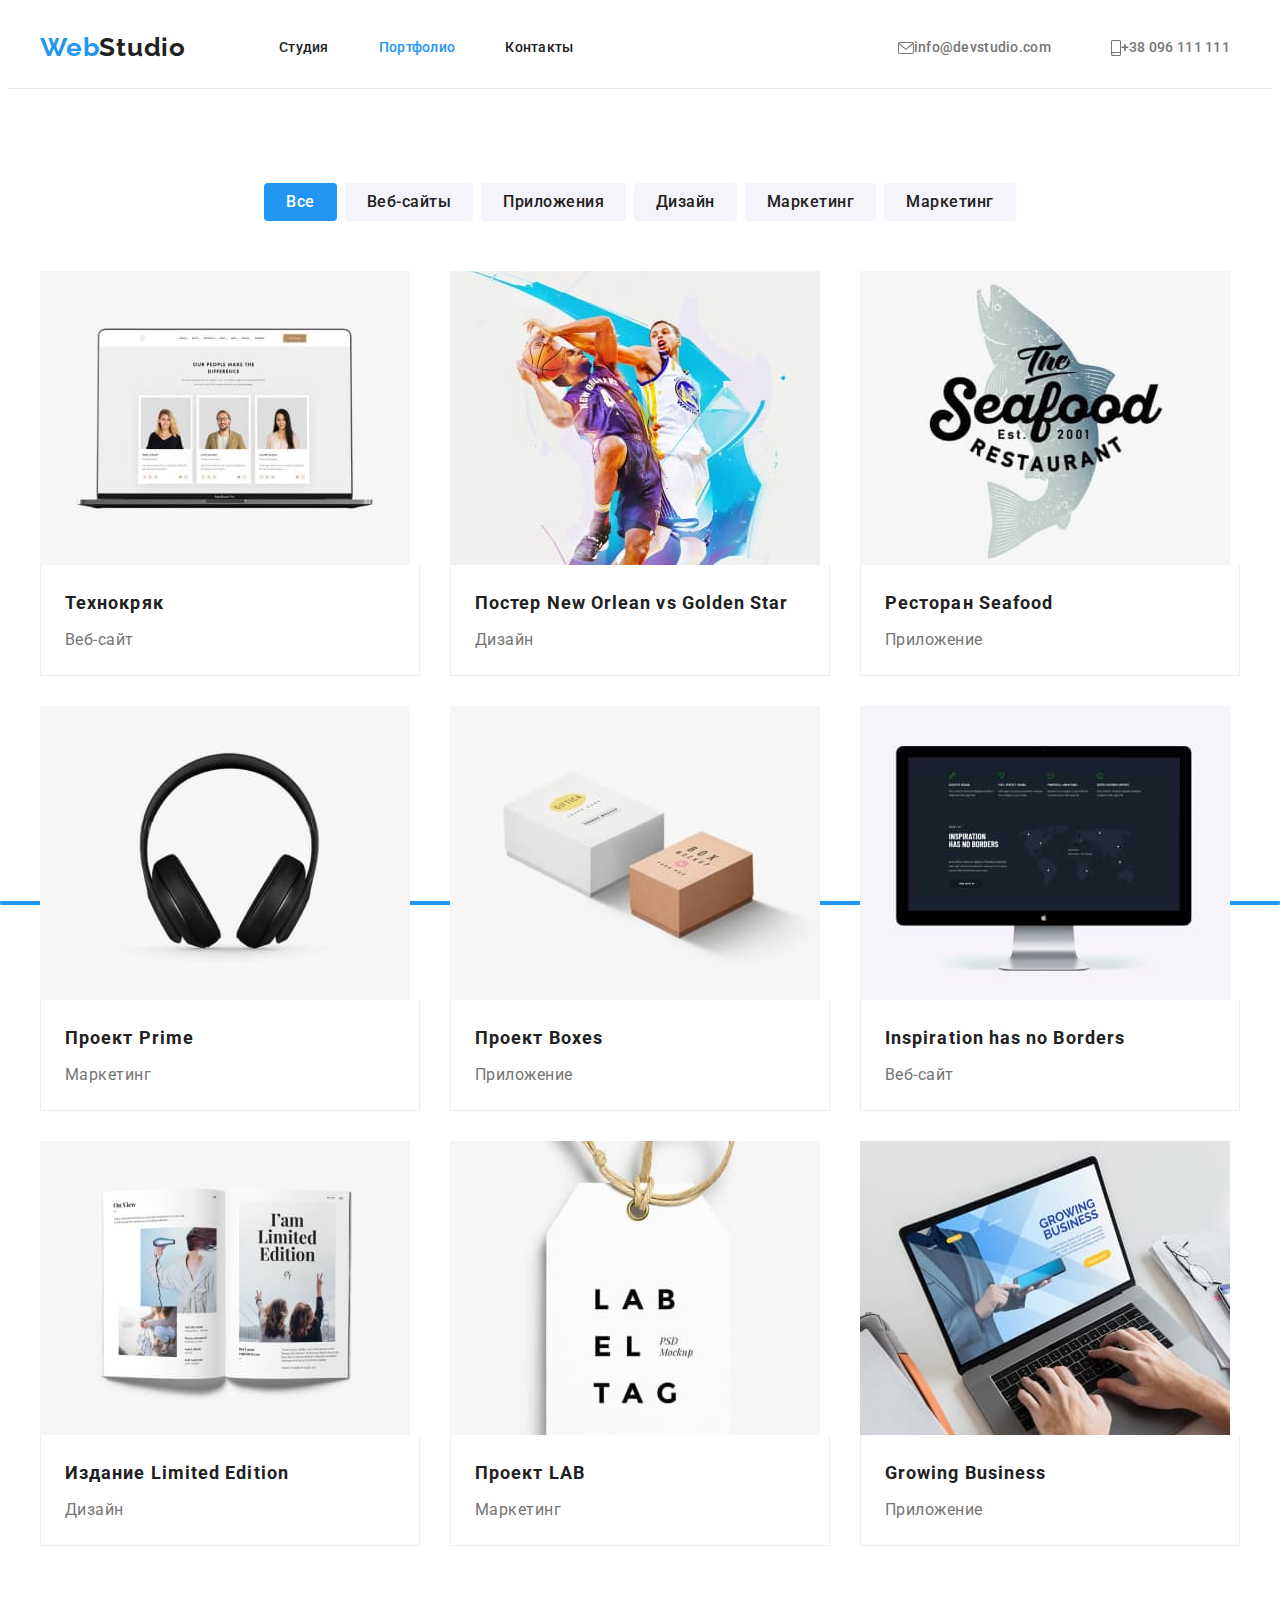
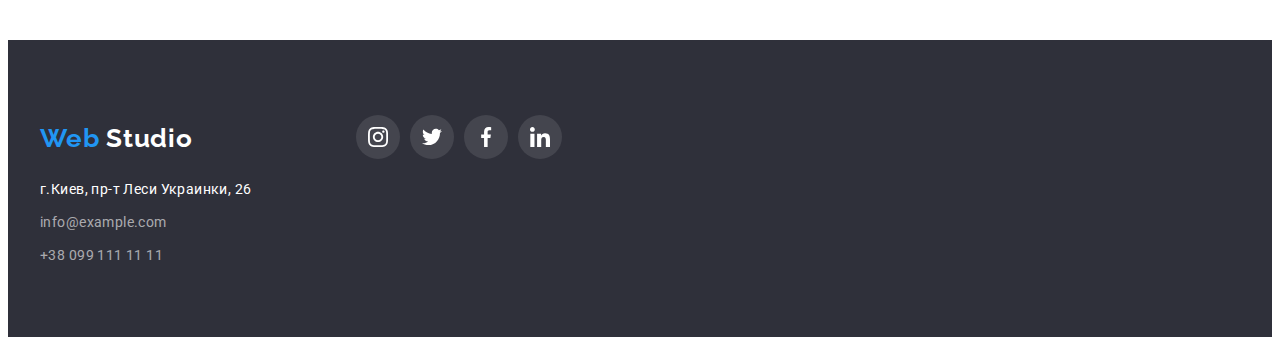
==== portfolio.html @ a2bd1826 "add" ====
<!DOCTYPE html>
<html lang="en">
<head>
    <meta charset="UTF-8">
    <meta http-equiv="X-UA-Compatible" content="IE=edge">
    <meta name="viewport" content="width=device-width, initial-scale=1.0">
    <title>Portfolio</title>
    <link rel="preconnect" href="https://fonts.googleapis.com">
    <link rel="preconnect" href="https://fonts.gstatic.com" crossorigin>
    <link href="https://fonts.googleapis.com/css2?family=Raleway:wght@700&family=Roboto:wght@400;500;700;900&display=swap"
        rel="stylesheet">
        <link rel="stylesheet" href="https://cdnjs.cloudflare.com/ajax/libs/modern-normalize/1.1.0/modern-normalize.min.css"
            integrity="sha512-wpPYUAdjBVSE4KJnH1VR1HeZfpl1ub8YT/NKx4PuQ5NmX2tKuGu6U/JRp5y+Y8XG2tV+wKQpNHVUX03MfMFn9Q=="
            crossorigin="anonymous" referrerpolicy="no-referrer" />
            <link rel="stylesheet" href="./css/index.css" />
    
</head>
<body>
    
    <!--header-->
    <header class="header">
        <div class="container main-line">

            
                <a class="logo" href="./index.html" lang="en">Web<span class="logo-accent">Studio</span></a>
                
                <nav class="site-nav">
                <ul class="site-nav list">
                    <li class="item">
                        <a href="./index.html" class="link">Студия</a>
                    </li>
                    <li class="item">
                        <a href="./portfolio.html" class="link current">Портфолио</a>
                    </li>
                    <li class="item"><a href="/" class="link">Контакты</a>
                    </li>

                    

                </ul>

            </nav> 
            <!--contacts-->
                      
            <ul class="header-contact">
                <li class="item">
                    <a href="mailto:info@devstudio.com"
                    class="header-contact-link icon-envelope-1">
                    <svg class="" width="16px" height="12px">
                    <use href="./images/icons.svg#icon-envelope-1"></use>
                </svg>info@devstudio.com</a>
                </li>
                
                
                <li class="item">
                    
              
                
              
                    <a href="tel:+38096111111" class="header-contact-link icon-smartphone-1">
                        <svg class="smartphone-icon icon" width="10px" height="16px">
                        <use href="./images/icons.svg#icon-smartphone-1"></use>
                    </svg>+38 096 111 111</a>
                </li>
            </ul>


        </div>

    </header>

    <!--buttons-->
    <main>
      <section class="portfolio section">
     <div class="container">  
        <h1 class="visually-hidden">Портфолио</h1>
          <ul class="button-list">
              <li class="btn">
                  <button type="button" class="button secondary current">
                      Все
                  </button>
              </li> 
              <li class="btn">
                  <button type="button" class="button secondary">
                      Веб-сайты
                  </button>
              </li>
              <li class="btn">
                  <button type="button" class="button secondary">
                    Приложения
                  </button>
              </li>
              <li class="btn">
                  <button type="button" class="button secondary">
                      Дизайн 
                  </button>
              </li>
              <li class="btn">
                  <button type="button" class="button secondary">
                      Маркетинг

                  </button>

              </li>
              <li class="btn">
                  <button type="button" class="button secondary">
                        Маркетинг
                    </button>
              </li>
          </ul>

          <!--pictures-->

          <ul class="gallery-list">
              <li class="item">
                  <a class="card">
                    <div class="card-tumb">
                <img src="./images/photo-1.jpg" alt="Ноутбук"
                     width="370" height="294"/>
                    </div> 

                    <div class="card-content">
                     <h2 class="image-title">Технокряк</h2>
                     <p class="image-text">Веб-сайт</p>
                        </div>
                    
                </a>
              </li>

              <li class="item">
                  <a class="card">
                      <div class="card-tumb">
                   <img src="./images/photo-2.jpg" alt="Баскетбол" 
                    width="370" height="294"/>
                    </div>

                    <div class="card-content">
                    <h2 class="image-title">
                        Постер New Orlean vs Golden Star
                    </h2>
                    <p class="image-text">Дизайн</p>
                    </div>
                    </a>

                </li>
              <li class="item">
                  <a class="card">
                <div class="card-tumb">
                   <img src="./images/photo-3.jpg" alt="Рыбный ресторан" 
                    width="370" height="294"/>
                    </div>
                    
                    <div class="card-content">

                    <h2 class="image-title">Ресторан Seafood</h2>
                    <p class="image-text">Приложение</p>
                </div>
                </a>
              </li>
              <li class="item">
                  <a class="card">
                      <div class="card-tumb">
                   <img src="./images/photo-4.jpg" alt="Наушники" 
                    width="370" height="294"/>
                  </div>
                    <div class="card-content">
                  <h2 class="image-title">Проект Prime</h2>
                    <p class="image-text">Маркетинг</p>
                    </div>
                </a>
              </li>
              <li class="item">
                  <a class="card">
                      <div class="card-tumb">
                  <img src="./images/photo-5.jpg" alt="Коробки"
                     width="370" height="294"/>
                  </div>

                  <div class="card-content">
                     
                    <h2 class="image-title">Проект Boxes</h2>
                    <p class="image-text">Приложение</p>
                    
                
                </div>
                
                </a>

                    
             </li>

              
              <li class="item">
                  <a class="card">
                      <div class="card-tumb">
                  <a><img src="./images/photo-6.jpg" alt="Экран компьютера"
                     width="370" height="294"/>
                  </div>
                  <div class="card-content">
                    <h2 class="image-title">Inspiration has no Borders</h2>
                <p class="image-text">Веб-сайт</p>
              
                   </div>
            </a>
            
            
            </li>
              <li class="item">
                  <a class="card">
                      <div class="card-tumb">

                  
                      <img src="./images/photo-7.jpg" alt="Журнал"
                       width="370" height="294"/>
                    </div>
                       <div class="card-content">
                       <h2 class="image-title">Издание Limited Edition</h2>
                       <p class="image-text">Дизайн</p>
                       </div>
                    
                  </a>

              </li>
              <li class="item">
                  <a class="card">
                      <div class="card-tumb">
                  <img src="./images/photo-8.jpg" alt="Бирка" width="370" height="294"/>
                  </div>
                  <div class="card-content">
                <h2 class="image-title">Проект LAB</h2>
                <p class="image-text">Маркетинг</p>
                </div>
                </a>
            
                
            </li>
                <li class="item">
                    <a class="card">
                    <div class="card-tumb">
                    <img src="./images/photo-9.jpg" alt="Веб-сайт на экране ноутбука" width="370" height="294"/>
                    </div>
                    <div class="card-content">
                    <h2 class="image-title">Growing Business</h2>
                <p class="image-text">Приложение</p>
                
                </div>
                </a>
            </li>

            </ul>
          </div>
        </section>     
      </main>

      <!--footer----------->

 
    
    <footer class="footer">
        <div class="container">
            <h2 class="visually-hidden">Наши контакты</h2>
            <div class="footer-content"> 

        <a class="footer-logo" href="./index.html" lang="en">Web
            <span class="footer-logo-accent">Studio</span></a>
        
        
        <address class="footer-address">
            <ul class="address-list">
               <li class="address-item">
            
                <a href="https://goo.gl/maps/edewpoqACezQndHs5" target="_blank" 
                    rel="noopener noreferrer" class="footer-address-link">г.Киев, пр-т Леси Украинки, 26</a>
               </li>
                <li class="address-item">
                    <a href="mailto:info@example.com" class="footer-address-contact">info@example.com</a>
                </li>
                <li class="address-item">
                    <a href="tel+380991111111" class="footer-address-contact">+38 099 111 11 11 </a>
                </li>
            </ul>
        </address>
        </div>
        <div class="footer-social-content">
           <!-- <h3 class="footer-social-text">присоединяйтесь</h3>-->
              <ul class="footer-social-list list">
                <li class="footer-social-item">
                    <a class="footer-social-link link" href="https://www.instagram.com"
                    target="_blank"
                    rel="noopener noreferrer">
                        <svg class="footer-social-icon" width="20" height="20">
                            <use href="./images/icons.svg#icon-instagram"></use></svg>
                        </a>
                          </li> 
                          <li class="footer-social-item">
                            <a class="footer-social-link link"  class="footer-icon-item"
                            href="https://twitter.com/"
                            target="_blank"
                            rel="noopener noreferrer">
                              <svg class="footer-social-icon" width="20" height="20">
                                <use href="./images/icons.svg#icon-twitter"  href="https://twitter.com/"
                                target="_blank"
                                rel="noopener noreferrer"></use>
                              </svg>
                            </a>
                          </li>
                          <li class="footer-social-item">
                            <a class="footer-social-link link" href="https://www.facebook.com"
                            target="_blank"
                            rel="noopener noreferrer">
                              <svg class="footer-social-icon" width="20" height="20">
                                <use href="./images/icons.svg#icon-facebook"></use></svg>
                            </a>
                          </li>  
                          <li class="footer-social-item">
                            <a class="footer-social-link link" href="https://www.linkedin.com"
                            target="_blank"
                            rel="noopener noreferrer">
                              <svg class="footer-social-icon" width="20" height="20">
                                <use href="./images/icons.svg#icon-linkedin"></use></svg>
                            </a>
                          </li> 
                    
                
            </ul>

          </div>
        </div>


    </footer>
</body>
</html>
---- css/index.css ----
:root {
    --section-bg-color: #e5e5e5;
    --accent-color: rgba(33, 150, 243, 1);
    --first-contrast-text-color: rgba(255, 255, 255, 1);
    --second-contact-text-color: rgba(255, 255, 255, 0.6);
    --text-color: rgba(117, 117, 117, 1);
    --primary-bg: rgba(255, 255, 255, 1);
    --dark-bg-color: rgba(47, 48, 58, 1);
    --title-text-color: rgba(33, 33, 33, 1);
    --second-vector-color: rgba(255, 255, 255, 1);
    --main-vector-color: rgba(175, 177, 184, 1);
   
    }  
    
    
        p,
        h1,
        h2,
        h3,
        h4 
        p {
            margin: 0;
        }
       ul,ol,li {
       margin: 0;
       padding: 0;
       list-style: none;
        }

       img {
         display: block;
         max-width: 100%;
         height: auto;
                }         


  


      a {
        text-decoration:none;
    }
    ul {
        list-style: none;
    }
    
    /*------------------------body-----------------------*/
    
    body {
    font-family: "Roboto",sans-serif;
    color: var(--text-color);
    background-color: var(--primary-bg-color);
    
     
}

img {
    max-width: 100%;
    display: block;
    height: auto;
}
.visually-hidden {
        position: absolute;
        width: 1px;
        height: 1px;
        margin: -1px;
        border: 0;
        padding: 0;
        white-space: nowrap;
        clip-path: inset(100%);
        clip: rect(0 0 0 0);
        overflow: hidden;}

/*--------------------------------settings-------------------*/

.container {
    width: 1200px;
    margin: 0 auto;
    padding-left: 15px;
    padding-right: 15px;
}

 
.section {
    padding-top: 94px;
    padding-bottom: 94px;
}

.team {
    background-color: var(--section-bg-color);
  }


/*-----------------------------------------------header------------------------------------------------*/




.header {
    border-bottom: 1px solid #ececec;
}
     

       
    .site-nav,
    .team-list {
    display: flex;}

    .main-line {
     display: flex;
    align-items: center;
    }

    .header-contact {
    display: flex;
    margin-left: auto;
    }

    .site-nav .item {
    margin-right: 50px;
    }
    
    .site-nav .item:last-child {
            margin-right: 0;
        }
      
      
        .site-nav .link {
        display: block;
        padding-top: 32px;
        padding-bottom: 32px;
        color: var(--title-text-color);
        font-weight: 500;
        font-size: 14px;
        line-height: 1.14;
        letter-spacing: 0.02em;
         color: var(--title-text-color);
            font-weight: 500;
            font-size: 14px;
            line-height: 1.14;
            letter-spacing: 0.02em;
       
          transition-property: color;
            transition-duration: 250ms;
            transition-timing-function: var(--timing-function);

        }
        
       .site-nav .link:hover,
        .site-nav .link:focus {
        color: var(--accent-color);
        }

        .header .current {
         color: var(--accent-color);
            }


  .current::after {
  content: "";
  position: absolute;
  left: 0;
  bottom: -5px;
  width: 100%;
  height: 4px;
  background: #2196f3;
  border-radius: 2px;
}

        
 /* .link-current{
    text-align: left;
    width: 49px;
    height: 16px;
    left: 453px;
    top: 32px;
    font-family: 'Roboto';
    font-style: normal;
    font-weight: 500;
    font-size: 14px;
    line-height: 16px;
    letter-spacing: 0.02em;
    color: #2196F3;  
    } */ 
         

        
     .header-contact .item+.item {
    margin-left: 50px;
        }         

   .header-contact-link{
    display: flex;
    padding-top: 32px;
    padding-bottom: 32px;
    text-align:left;
    align-items: center;
    font-family: 'Roboto';
    font-style: normal;
    font-weight: 500;
    font-size: 14px;
    line-height: 1.14;
    letter-spacing: 0.02em;
    color:#757575;
    transition-property: color, fill;
      transition-duration: 250ms;
      transition-timing-function: var(--timing-function);}   


   .icon-envelope-1,
   .icon-smartphone-1 {
    margin-right: 10px;
    fill: rgba(117, 117, 117, 1);
   }

   .header-contact-link:hover .icon,
   .header-contact-link:focus .icon {
  color: var(--accent-color);
  fill: var(--accent-color);
}

    
   .link-current,.link {
    text-decoration: none;
    list-style-type:none;
    }    
        
        .header-contact-link:hover,
        .header-contact-link:focus {
            color: var(--accent-color);
            fill: var(--accent-color);
        }

    
        .header-contact-link:hover .icon,
        .header-contact-link:focus .icon {
          color: var(--accent-color);
          fill: var(--accent-color);
        }


 
  








   


/*-----------------------------------------------logo--------------------------------------------------*/
    .logo{
   
    font-size: 26px;
    font-weight: 700;
    font-family: 'Raleway', sans-serif;  
    line-height: 1.14;
    letter-spacing: 0.03em;
    color: var(--accent-color);
    margin-right: 93px;
    padding-top: 24px;
    padding-bottom: 25px;
   
    

}

.logo-accent{
    color: var(--title-text-color);
    }



/*--------------------------------------hero--------------------------------------------------------- */


  

 .hero {
 
max-width: 1600px;
background-color: var(--dark-bg-color);
 padding-top: 200px;
 padding-bottom: 200px;
 margin-left: auto;
 margin-right: auto;
 height: 600px;
 text-align: center;
 background-image: linear-gradient(
      to right,
      rgba(47, 48, 58, 0.4),
      rgba(47, 48, 58, 0.4)
    ),
    url("../images/img-header.jpg");
    background-repeat: no-repeat;
    background-size: cover;  


}

.hero-title { 
    margin-bottom: 30px;
    font-weight: 900;
    font-size: 44px;
    line-height: 1.36;
    letter-spacing: 0.06em;
    text-transform: uppercase;
    color: var(--first-contrast-text-color);
    width: 696px;
    margin-left: auto;
    margin-right: auto;
    }

        .backdrop {
          position: fixed;
          width: 100%;
          height: 100%;
          left: 0px;
          top: 0px;
          background: rgba(0, 0, 0, 0.2);
          opacity: 1;
    
          transition-property: opacity;
          transition-duration: 250ms;
          transition-timing-function: cubic-bezier(0.4, 0, 0.2, 1);
        }

  .backdrop.is-hidden {
  opacity: 0;
  pointer-events: none;
  visibility: inherit;
}


.modal {
  display: flex;
  justify-content: flex-end;

  position: absolute;
  top: 50%;
  left: 50%;
  transform: translate(-50%, -50%);

  min-width: 538px;
  min-height: 581px;
  background-color: #fff;

  box-shadow: 0px 1px 3px rgba(0, 0, 0, 0.12), 0px 1px 1px rgba(0, 0, 0, 0.14),
    0px 2px 1px rgba(0, 0, 0, 0.2);
  border-radius: 4px;

  transition-property: transform, opacity;
  transition-duration: 250ms;
  transition-timing-function: var(--timing-function);
}



.close-modal {
  width: 30px;
  height: 30px;
  border-radius: 50%;
  background: #ffffff;
  border: 1px solid rgba(0, 0, 0, 0.1);
  display: flex;
  flex-direction: row-reverse;
  justify-content: center;
  align-items: center;
  margin-top: 8px;
  margin-right: 8px;
}

.icon-close-black {
  fill: black;
}

 
    /*-------------------------------------buttons---------------------------------------------------*/
    
    .button {
     border-radius: 4px;
     border: 0px;
     color: var(--first-contrast-text-color);
     background-color: var(--accent-color);
     font-family: inherit;
     font-weight: 700;
     font-size: 16px;
     line-height: 1.87;
     cursor: pointer;
    border: transparent;
    


            transition-property: background-color;
            transition-duration: 250ms;
            transition-timing-function: var(--timing-function);
            }

    .button.primary {
    color: var(--first-contrast-text-color);
    background-color: var(--accent-color);
    font-weight: 700;
    line-height: 1.87;
    display: flex;
    align-items: center;
    text-align: center;
    letter-spacing: 0.06em;
    /*padding: 10px 32px;*/
    padding: 10px 32px 10px 32px;
    box-shadow: 0px 4px 4px rgba(0, 0, 0, 0.15);
    margin: auto;
    border-radius: 4px;
    cursor: pointer;
    border: transparent;
   
}

    .button.primary:hover,
    .button.primary:focus{
    background-color: rgba(24, 140, 232, 1);
    color: var(--second-font-color);
    }

    .button-list {
     display: flex;
     margin-bottom: 50px;
     justify-content: center; 
        }
    
    .button.secondary{
        color: var(--title-text-color);
        background-color: rgba(245, 244, 250, 1);
        line-height: 1.62;
        font-weight: 500;
        text-align: center;
        letter-spacing: 0.03em;
        /*padding: 6px 22px;*/
        padding: 6px 22px 6px 22px;
        cursor: pointer;
        border: transparent;
        border-radius: 4px;
        

    }

     

    .button-list .current,
    .button.secondary:hover,
    .button.secondary:focus{
        color: var(--first-contrast-text-color);
        background-color: var(--accent-color);
    }

  
    .button-list .btn+.btn {
    margin-left: 8px;
     }


         .button-list .current-btn,
         .button.secondary:hover,
         .button.secondary:focus {
           color: var(--first-contrast-text-color);
           background-color: var(--accent-color);
           box-shadow: 0px 3px 1px rgba(0, 0, 0, 0.1), 0px 1px 2px rgba(0, 0, 0, 0.08),
             0px 2px 2px rgba(0, 0, 0, 0.12);
           transition: 250ms;
         }


                 .button-list .btn+.btn {
                   margin-left: 8px;
                 }
    
/*-------------------------------------характеристика компании-----------------------------*/
.features-list {
    display: flex;
}

.features-list .item {
margin-right: 30px;
width: 270px;
/*min-height: 75px;*/
}

.features-list .item:last-child {
margin-right: 0;
}



.features {
    font-size: 14px;
    letter-spacing: 0.03em;
    padding-top: 94px;
}

.features-title {
    font-weight: 700;
    font-size: 14px;
    line-height: 1.14;
    text-transform: uppercase;
    color: var(--title-text-color);
   margin-bottom: 12px; 
   margin-top: 30px;
   margin-bottom: 10px;
    
}

.features-text {
    line-height: 1.71;
    color: var(--text-color);
    margin-bottom: 12px;
    max-width: 270px;
    min-height: 75px;
   
}

.features-icon {
    display: flex;
    width: 270px;
    height: 120px;
    background-color: #f5f4fa;
    border-radius: 4px;
    align-items: center;
    justify-content: center;
  }

.features-section {
padding-bottom: 0;
}







/*------------------------work----------------------------*/

.work-title,.team-title,.client-title {
    font-size: 36px;
    line-height: 1.16;
    text-align: center;
    letter-spacing: 0.03em;
    color: var(--title-text-color);
    margin-bottom: 50px;
}

.work-list {
position: relative;
display: flex;
justify-content: center;
gap: 30px;
}

.work-item-text {
  display: flex;
  width: 370px;
  position: absolute;
  bottom: 0;

  font-weight: 700;
  font-size: 14px;
  line-height: 1, 14;
  letter-spacing: 0.03em;
  text-transform: uppercase;

  color: var(--first-contrast-text-color);
  background-color: rgba(47, 48, 58, 0.8);

  justify-content: center;
  padding-top: 27px;
  padding-bottom: 27px;
}


/*--------------------------команда---------------------------*/

.team-name{
    font-weight: 500;
    color: var(--title-text-color);
    margin-bottom: 10px
   }

.team-position{
    color: var(--text-color);
    font-size: 16px;
    margin-bottom: 16px;

}
.team-title{
    font-size: 36px;
    line-height: 1.16;
    text-align: center;
    letter-spacing: 0.03em;
}


    .team {
    font-size: 16px;
    line-height: 1.18;
    text-align: center;
    letter-spacing: 0.03em;
}

.team-list .team-item+.team-item {
    margin-left: 30px;
}

.team {
    background-color: #F5F4FA;
    
}

.team-item {
    max-width: 270px;
    margin-left: 0;
    margin-right: 0;
    border-radius: 4px;
    overflow: hidden;
    background-color: var(--primary-bg);
    box-shadow: 0px 1px 3px rgba(0, 0, 0, 0.12), 0px 1px 1px rgba(0, 0, 0, 0.14),
    0px 2px 1px rgba(0, 0, 0, 0.2);
    border-radius: 0px 0px 4px 4px;
}


.team-image {
height: auto;
display: block;
}

.team-content {
padding-top: 30px;
padding-bottom: 30px;
}

.team-name {
font-weight: 500;
color: var(--title-text-color);
margin-bottom: 10px;
font-size: 16px;
line-height: 19px;
}





.team-social-list {
    display: flex;
    justify-content: center;
  }


.team-social-item {
    height: 44px;
    width: 44px;
    margin-right: 10px;
  }


.team-social-item:last-child {
    margin-right: 0;
  }

.team-social-link {
    width: 100%;
    height: 100%;
    border-radius: 50%;
    display: flex;
    align-items: center;
    justify-content: center;
    
    
    transition-property:var(--dark-bg-color);
      transition-duration: 250ms;
      transition-timing-function: var(--timing-function);
  }

.team-social-icon {
    fill: var(--main-vector-color);
  }



.team-social-link:hover,
.team-social-link:focus {
  background-color: var(--accent-color);
}


.team-social-link:hover .team-social-icon,
.team-social-link:focus .team-social-icon {
  fill: var(--second-vector-color);
}







/*---------------------------------clients---------------------------------*/
.client-list {
    display: flex;
    justify-content: center;
  }
  
  .client-icon {
    width: 106px;
    height: 66px;
    fill: var(--main-vector-color);
    
      transition-property: fill;
      transition-duration: 250ms;
      transition-timing-function: var(--timing-function);
  }
  
  .client-item {
    width: 170px;
    height: 92px;
    margin-right: 30px;
    border: 1px solid #afb1b8;
    border-radius: 4px;
    transition-property: border;
      transition-duration: 250ms;
      transition-timing-function: var(--timing-function);
  }
  
  .client-item:last-child {
    margin-right: 0;
  }
  
  .client-link {
    width: 100%;
    height: 100%;
    display: flex;
    align-items: center;
    justify-content: center;
  }
  
  .client-icon {
    fill: var(--main-vector-color);
  }
    
  
  .client-item:hover,
  .client-item:focus {
    border: 1px solid var(--accent-color);
  }
  
  .client-link:hover .client-icon,
  .client-link:focus .client-icon {
    fill: var(--accent-color);
  }


  .card-hover {
    display: block;
  }

  .card-hover:hover,
  .card-hover:focus {
    box-shadow: 0px 1px 1px rgba(0, 0, 0, 0.12), 0px 4px 4px rgba(0, 0, 0, 0.06),
      1px 4px 6px rgba(0, 0, 0, 0.16);
  }


/*-------------------------------------------footer------------------------------------------*/
.footer {
    padding-top: 60px;
    padding-bottom: 60px;
    background-color: #2f303a; ;
}





.footer .container {
    display: flex;
    align-items: baseline;
  }






.footer-logo{
      
    font-size: 26px;
    font-weight: 700;
    font-family: 'Raleway', sans-serif;
    line-height: 1.14;
    letter-spacing: 0.03em;
    color: var(--accent-color);
    display: block;
   
    margin-right: 93px;
    padding-top: 24px;
    padding-bottom: 25px;}
       
    .footer-logo-accent {
        color: var(--first-contrast-text-color);
      }   
       
    .footer-address{
    font-style: normal;
    font-size: 14px;
    line-height: 1.71;
    letter-spacing: 0.03em;
    margin-bottom: 9px;
    display: block;    
}


.footer-address-link{
    color: var(--first-contrast-text-color);
      transition-property: color;
        transition-duration: 250ms;
        transition-timing-function: var(--timing-function);

}

.footer-address-link:hover,
.footer-address-link:focus{
    color: var(--accent-color);

}


.footer-address-contact {
    color: var(--second-contact-text-color);
  }


  .footer-address-contact:hover,
.footer-address-contact:focus {
  color: var(--accent-color);
}




.footer-social-text {
        font-weight: 700;
        font-size: 14px;
        line-height: 16px;
        letter-spacing: 0.03em;
        text-transform: uppercase;
        color: var(--first-contrast-text-color);
        
        margin-bottom: 20px;
      }

      .footer-social-content {
        margin-left: 70px;
      }
      
      .footer-social-list {
        display: flex;
      }
      
      .footer-social-item {
        height: 44px;
        width: 44px;
        margin-right: 10px;
      }
      
      .footer-social-item:last-child {
        margin-right: 0;
      }
    
    .footer-social-link {
        width: 100%;
        height: 100%;
        border-radius: 50%;
        display: flex;
        align-items: center;
        justify-content: center;
        background-color: rgba(255, 255, 255, 0.1);

        transition-property: background-color;
          transition-duration: 250ms;
          transition-timing-function: var(--timing-function);
        
      }

      .footer-social-icon {
        fill: var(--second-vector-color);
      }

      .footer-social-link:hover,
.footer-social-link:focus {
  background-color: var(--accent-color);
  fill: #ffffff;
  border: none;
}
    
      .footer-address-contact{
    color: var(--second-contact-text-color);
    font-style: normal;
        font-size: 14px;
        line-height: 1.71;
        letter-spacing: 0.03em;
        margin-top: 9px;
        display: block;

    }

    

    



 
 
.footer-social-icon {
            fill: var(--second-vector-color);
        }


/*-----------------------галерея---------------------------*/
.gallery-list {
    display: flex;
    flex-wrap: wrap;
    margin-left: -30px;
    margin-top: -30px;
    padding: 0;
    
}


.gallery-list>.item {
    flex-basis: calc(100% / 3 - 30px);
    margin-left: +30px;
    margin-top: +30px;
    background-color: var(--primary-bg);
    overflow: hidden;
    
}

.image-text{
    font-size: 16px;
    line-height: 1.87;
    letter-spacing: 0.03em;
    color: var(--text-color);
}

.image-title{
 font-size: 18px;
 line-height: 36px;
line-height: 2;
 letter-spacing: 0.06em;
 margin-bottom: 4px;
 color: var(--title-text-color);               
            
}

.gallery-list .item:nth-last-child(-n + 3) {
    margin-bottom: 0;
}

.gallery-list .item:nth-child(3n) {
    margin-right: 0;
}


.card-tumb {
  position: relative;
  overflow: hidden;
}


.card-content-action {
  overflow: hidden;
  display: flex;
  position: absolute;
  font-size: 18px;
  line-height: 1.5;
  letter-spacing: 0.03em;
  color: var(--first-contrast-text-color);
  background-color: rgba(33, 150, 243, 0.9);

  bottom: 0;
  padding: 24px;
  opacity: 0;
  justify-content: center;
  align-items: center;
  height: 100%;

  transform: translateY(101%);

  transition-property: transform;
  transition-duration: 250ms;
  transition-timing-function: var(--timing-function);
}

.item:hover .card-content-action,
.item:focus .card-content-action {
  opacity: 1;
  transform: translateY(0);
}


.card-content {
    padding: 20px 24px;
    border: 1px solid #eeeeee;
    border-top: none;
}


.gallery-list .item:hover,
.gallery-list .item:focus {
  box-shadow: 0px 1px 1px rgba(0, 0, 0, 0.12), 0px 4px 4px rgba(0, 0, 0, 0.06),
    1px 4px 6px rgba(0, 0, 0, 0.16);
}
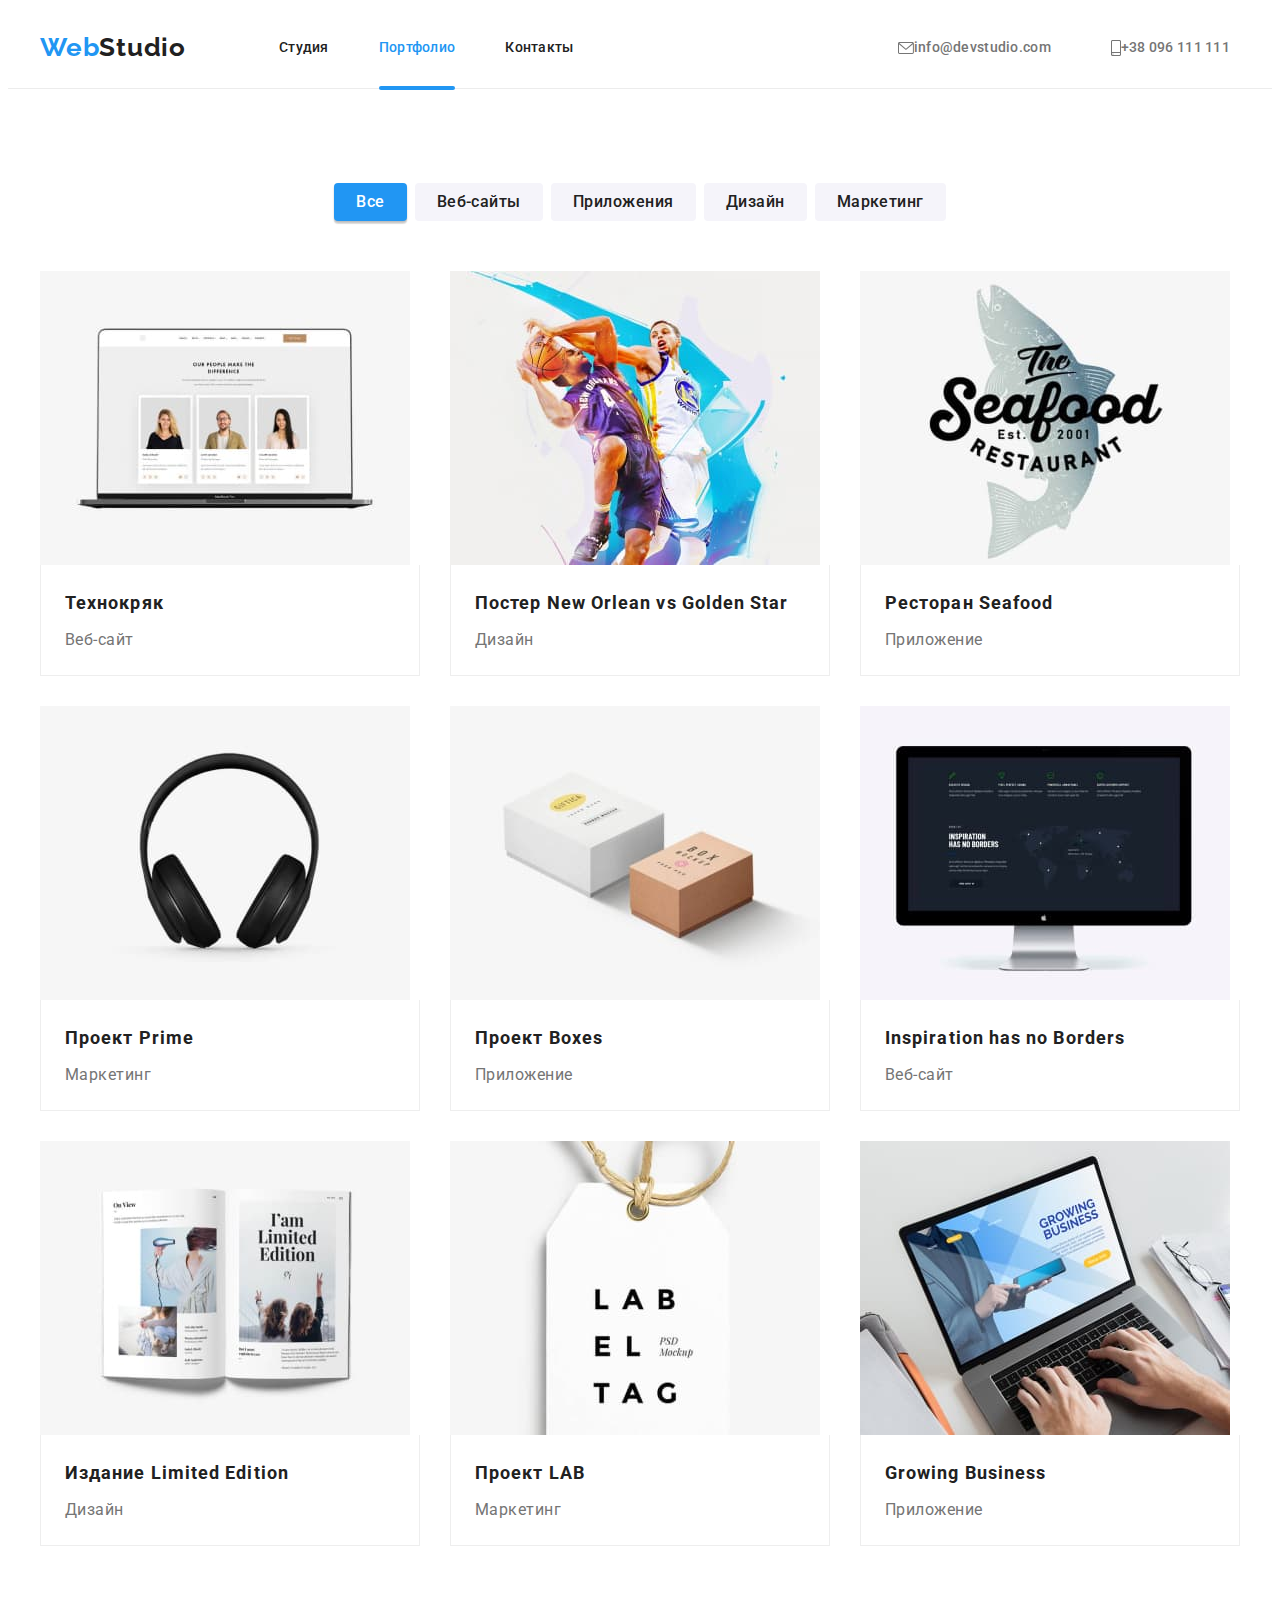
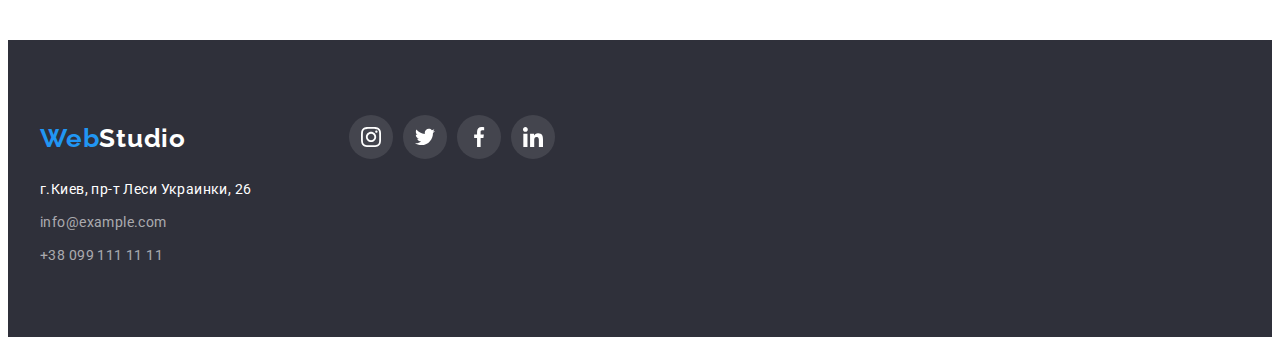
==== commit 4dbd5a8c: "added" ====
--- a/portfolio.html
+++ b/portfolio.html
@@ -76,7 +76,7 @@
         <h1 class="visually-hidden">Портфолио</h1>
           <ul class="button-list">
               <li class="btn">
-                  <button type="button" class="button secondary current">
+                  <button type="button" class="button secondary current-btn">
                       Все
                   </button>
               </li> 
@@ -101,11 +101,7 @@
 
                   </button>
 
-              </li>
-              <li class="btn">
-                  <button type="button" class="button secondary">
-                        Маркетинг
-                    </button>
+              
               </li>
           </ul>
 
@@ -117,7 +113,13 @@
                     <div class="card-tumb">
                 <img src="./images/photo-1.jpg" alt="Ноутбук"
                      width="370" height="294"/>
-                    </div> 
+                    
+                    <p class="card-content-action">
+                        Ресурс предлагает комплексные предложения с разным уровнем
+                        функционала и сервисов. Все это позволит посетителю получить
+                        исчерпывающие сведения о компании или частном лице.
+                    </p>
+                    </div>
 
                     <div class="card-content">
                      <h2 class="image-title">Технокряк</h2>
@@ -132,7 +134,15 @@
                       <div class="card-tumb">
                    <img src="./images/photo-2.jpg" alt="Баскетбол" 
                     width="370" height="294"/>
-                    </div>
+                    <div class="card-content-action">
+                        <p>
+                            Ресурс предлагает комплексные предложения с разным уровнем
+                            функционала и сервисов. Все это позволит посетителю
+                            получить исчерпывающие сведения о компании или частном
+                            лице.
+                        </p>
+                        </div>
+                        </div>
 
                     <div class="card-content">
                     <h2 class="image-title">
@@ -148,6 +158,14 @@
                 <div class="card-tumb">
                    <img src="./images/photo-3.jpg" alt="Рыбный ресторан" 
                     width="370" height="294"/>
+                    <div class="card-content-action">
+                        <p>
+                            Ресурс предлагает комплексные предложения с разным уровнем
+                            функционала и сервисов. Все это позволит посетителю
+                            получить исчерпывающие сведения о компании или частном
+                            лице.
+                        </p>
+                    </div>
                     </div>
                     
                     <div class="card-content">
@@ -162,7 +180,15 @@
                       <div class="card-tumb">
                    <img src="./images/photo-4.jpg" alt="Наушники" 
                     width="370" height="294"/>
-                  </div>
+                <div class="card-content-action">
+                    <p>
+                        Ресурс предлагает комплексные предложения с разным уровнем
+                        функционала и сервисов. Все это позволит посетителю
+                        получить исчерпывающие сведения о компании или частном
+                        лице.
+                    </p>
+                </div>
+                </div>
                     <div class="card-content">
                   <h2 class="image-title">Проект Prime</h2>
                     <p class="image-text">Маркетинг</p>
@@ -174,7 +200,15 @@
                       <div class="card-tumb">
                   <img src="./images/photo-5.jpg" alt="Коробки"
                      width="370" height="294"/>
-                  </div>
+                <div class="card-content-action">
+                    <p>
+                        Ресурс предлагает комплексные предложения с разным уровнем
+                        функционала и сервисов. Все это позволит посетителю
+                        получить исчерпывающие сведения о компании или частном
+                        лице.
+                    </p>
+                </div>
+                </div>
 
                   <div class="card-content">
                      
@@ -195,7 +229,15 @@
                       <div class="card-tumb">
                   <a><img src="./images/photo-6.jpg" alt="Экран компьютера"
                      width="370" height="294"/>
-                  </div>
+                <div class="card-content-action">
+                    <p>
+                        Ресурс предлагает комплексные предложения с разным уровнем
+                        функционала и сервисов. Все это позволит посетителю
+                        получить исчерпывающие сведения о компании или частном
+                        лице.
+                    </p>
+                </div>
+                </div>
                   <div class="card-content">
                     <h2 class="image-title">Inspiration has no Borders</h2>
                 <p class="image-text">Веб-сайт</p>
@@ -212,7 +254,15 @@
                   
                       <img src="./images/photo-7.jpg" alt="Журнал"
                        width="370" height="294"/>
-                    </div>
+                        <div class="card-content-action">
+                            <p>
+                                Ресурс предлагает комплексные предложения с разным уровнем
+                                функционала и сервисов. Все это позволит посетителю
+                                получить исчерпывающие сведения о компании или частном
+                                лице.
+                            </p>
+                        </div>
+                        </div>
                        <div class="card-content">
                        <h2 class="image-title">Издание Limited Edition</h2>
                        <p class="image-text">Дизайн</p>
@@ -225,7 +275,15 @@
                   <a class="card">
                       <div class="card-tumb">
                   <img src="./images/photo-8.jpg" alt="Бирка" width="370" height="294"/>
-                  </div>
+                <div class="card-content-action">
+                    <p>
+                        Ресурс предлагает комплексные предложения с разным уровнем
+                        функционала и сервисов. Все это позволит посетителю
+                        получить исчерпывающие сведения о компании или частном
+                        лице.
+                    </p>
+                </div>
+                </div>
                   <div class="card-content">
                 <h2 class="image-title">Проект LAB</h2>
                 <p class="image-text">Маркетинг</p>
@@ -238,6 +296,14 @@
                     <a class="card">
                     <div class="card-tumb">
                     <img src="./images/photo-9.jpg" alt="Веб-сайт на экране ноутбука" width="370" height="294"/>
+                    <div class="card-content-action">
+                        <p>
+                            Ресурс предлагает комплексные предложения с разным уровнем
+                            функционала и сервисов. Все это позволит посетителю
+                            получить исчерпывающие сведения о компании или частном
+                            лице.
+                        </p>
+                    </div>
                     </div>
                     <div class="card-content">
                     <h2 class="image-title">Growing Business</h2>
@@ -261,8 +327,7 @@
             <h2 class="visually-hidden">Наши контакты</h2>
             <div class="footer-content"> 
 
-        <a class="footer-logo" href="./index.html" lang="en">Web
-            <span class="footer-logo-accent">Studio</span></a>
+        <a class="footer-logo" href="./index.html" lang="en">Web<span class="footer-logo-accent">Studio</span></a>
         
         
         <address class="footer-address">
--- a/css/index.css
+++ b/css/index.css
@@ -10,7 +10,7 @@
     --title-text-color: rgba(33, 33, 33, 1);
     --second-vector-color: rgba(255, 255, 255, 1);
     --main-vector-color: rgba(175, 177, 184, 1);
-   
+    --timing-function: (0.4, 0, 0.2, 1);
     }  
     
     
@@ -119,6 +119,7 @@
 
     .site-nav .item {
     margin-right: 50px;
+    position: relative;
     }
     
     .site-nav .item:last-child {
@@ -130,22 +131,34 @@
         display: block;
         padding-top: 32px;
         padding-bottom: 32px;
+        
         color: var(--title-text-color);
         font-weight: 500;
         font-size: 14px;
         line-height: 1.14;
         letter-spacing: 0.02em;
-         color: var(--title-text-color);
-            font-weight: 500;
-            font-size: 14px;
-            line-height: 1.14;
-            letter-spacing: 0.02em;
+         
+        
        
-          transition-property: color;
+            transition-property: color;
             transition-duration: 250ms;
             transition-timing-function: var(--timing-function);
 
         }
+
+
+                .site-nav .link:hover::after,
+                .site-nav .link:focus::after {
+                  content: "";
+                  position: absolute;
+                  left: 0;
+                  bottom: -2px;
+                  width: 100%;
+                  height: 4px;
+                  background: #2196f3;
+                  border-radius: 2px;
+                  opacity: 1;
+                }
         
        .site-nav .link:hover,
         .site-nav .link:focus {
@@ -161,7 +174,7 @@
   content: "";
   position: absolute;
   left: 0;
-  bottom: -5px;
+  bottom: -2px;
   width: 100%;
   height: 4px;
   background: #2196f3;
@@ -169,7 +182,7 @@
 }
 
         
- /* .link-current{
+  /*.link-current{
     text-align: left;
     width: 49px;
     height: 16px;
@@ -182,7 +195,7 @@
     line-height: 16px;
     letter-spacing: 0.02em;
     color: #2196F3;  
-    } */ 
+    } */
          
 
         
@@ -203,6 +216,7 @@
     line-height: 1.14;
     letter-spacing: 0.02em;
     color:#757575;
+    
     transition-property: color, fill;
       transition-duration: 250ms;
       transition-timing-function: var(--timing-function);}   
@@ -214,23 +228,19 @@
     fill: rgba(117, 117, 117, 1);
    }
 
-   .header-contact-link:hover .icon,
-   .header-contact-link:focus .icon {
-  color: var(--accent-color);
-  fill: var(--accent-color);
-}
-
+  
+        .header-contact-link:hover,
+        .header-contact-link:focus {
+            color: var(--accent-color);
+            fill: var(--accent-color);
+        }
     
    .link-current,.link {
     text-decoration: none;
     list-style-type:none;
     }    
         
-        .header-contact-link:hover,
-        .header-contact-link:focus {
-            color: var(--accent-color);
-            fill: var(--accent-color);
-        }
+        
 
     
         .header-contact-link:hover .icon,
@@ -345,9 +355,10 @@
   top: 50%;
   left: 50%;
   transform: translate(-50%, -50%);
-
-  min-width: 538px;
-  min-height: 581px;
+  padding: 40px;
+
+  width: 538px;
+  height: 581px;
   background-color: #fff;
 
   box-shadow: 0px 1px 3px rgba(0, 0, 0, 0.12), 0px 1px 1px rgba(0, 0, 0, 0.14),
@@ -362,6 +373,8 @@
 
 
 .close-modal {
+  top: 8px;
+  right: 8px;
   width: 30px;
   height: 30px;
   border-radius: 50%;
@@ -458,9 +471,7 @@
     }
 
   
-    .button-list .btn+.btn {
-    margin-left: 8px;
-     }
+   
 
 
          .button-list .current-btn,
@@ -730,6 +741,7 @@
     margin-right: 30px;
     border: 1px solid #afb1b8;
     border-radius: 4px;
+   
     transition-property: border;
       transition-duration: 250ms;
       transition-timing-function: var(--timing-function);
@@ -795,7 +807,7 @@
 
 
 
-.footer-logo{
+.footer-logo {
       
     font-size: 26px;
     font-weight: 700;
@@ -807,7 +819,8 @@
    
     margin-right: 93px;
     padding-top: 24px;
-    padding-bottom: 25px;}
+    padding-bottom: 25px;
+  }
        
     .footer-logo-accent {
         color: var(--first-contrast-text-color);
@@ -840,6 +853,10 @@
 
 .footer-address-contact {
     color: var(--second-contact-text-color);
+   
+    transition-property: color;
+      transition-duration: 250ms;
+      transition-timing-function: var(--timing-function);
   }
 
 
@@ -940,7 +957,12 @@
     
 }
 
-
+.gallery-list .item:nth-last-child(-n + 3) {
+    margin-bottom: 0;
+}
+.gallery-list .item:nth-child(3n) {
+    margin-right: 0;
+}
 .gallery-list>.item {
     flex-basis: calc(100% / 3 - 30px);
     margin-left: +30px;
@@ -949,14 +971,6 @@
     overflow: hidden;
     
 }
-
-.image-text{
-    font-size: 16px;
-    line-height: 1.87;
-    letter-spacing: 0.03em;
-    color: var(--text-color);
-}
-
 .image-title{
  font-size: 18px;
  line-height: 36px;
@@ -966,14 +980,18 @@
  color: var(--title-text-color);               
             
 }
-
-.gallery-list .item:nth-last-child(-n + 3) {
-    margin-bottom: 0;
-}
-
-.gallery-list .item:nth-child(3n) {
-    margin-right: 0;
-}
+.image-text{
+    font-size: 16px;
+    line-height: 1.87;
+    letter-spacing: 0.03em;
+    color: var(--text-color);
+}
+
+
+
+
+
+
 
 
 .card-tumb {
@@ -1024,6 +1042,7 @@
 .gallery-list .item:focus {
   box-shadow: 0px 1px 1px rgba(0, 0, 0, 0.12), 0px 4px 4px rgba(0, 0, 0, 0.06),
     1px 4px 6px rgba(0, 0, 0, 0.16);
-}
-
-
+    transition: 250ms;
+}
+
+
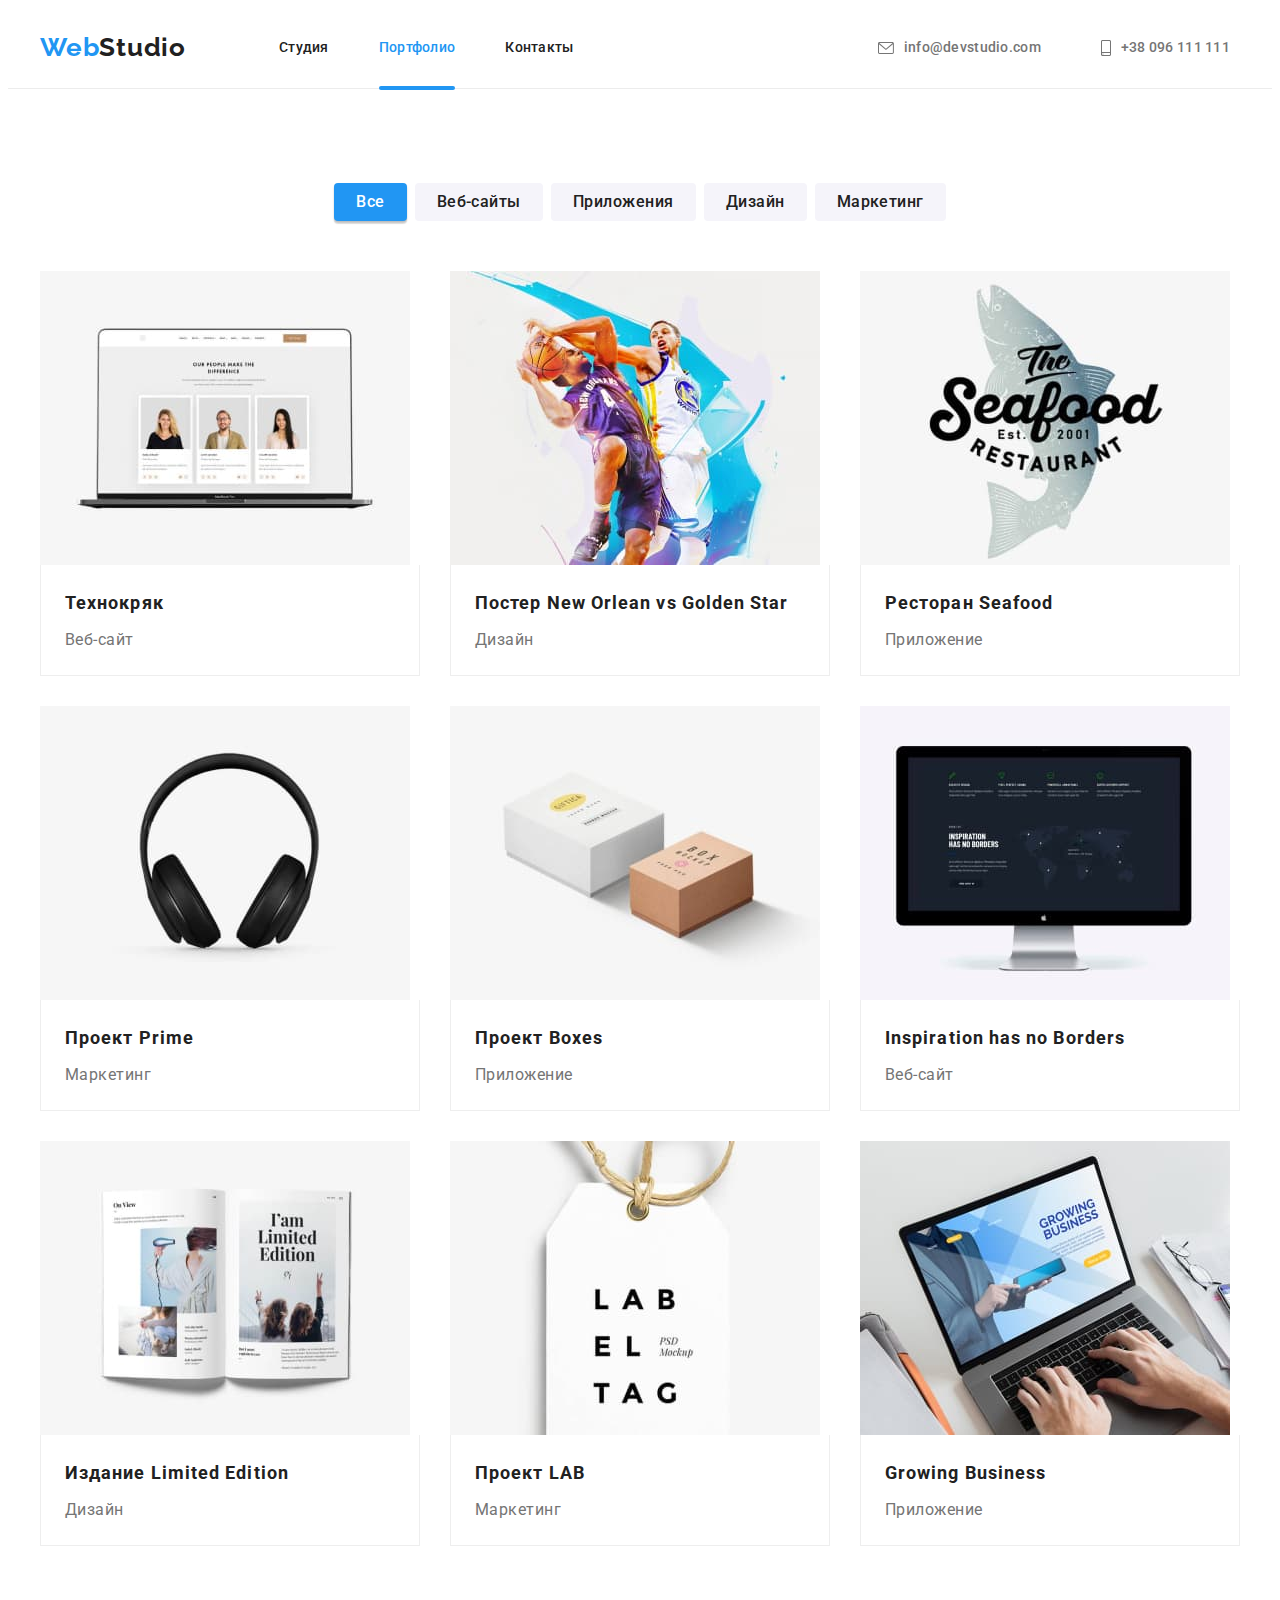
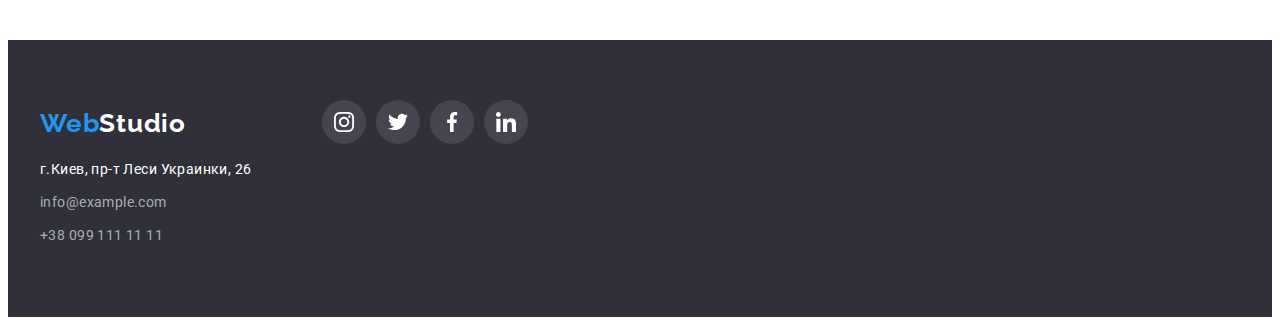
==== commit b0c62544: "add" ====
--- a/portfolio.html
+++ b/portfolio.html
@@ -46,7 +46,7 @@
                 <li class="item">
                     <a href="mailto:info@devstudio.com"
                     class="header-contact-link icon-envelope-1">
-                    <svg class="" width="16px" height="12px">
+                    <svg class="envelope-icon icon" width="16px" height="12px">
                     <use href="./images/icons.svg#icon-envelope-1"></use>
                 </svg>info@devstudio.com</a>
                 </li>
--- a/css/index.css
+++ b/css/index.css
@@ -228,6 +228,10 @@
     fill: rgba(117, 117, 117, 1);
    }
 
+   .icon{
+    margin-right: 10px;
+   }
+
   
         .header-contact-link:hover,
         .header-contact-link:focus {
@@ -557,6 +561,7 @@
 
 .work-title,.team-title,.client-title {
     font-size: 36px;
+    font-weight: 700;
     line-height: 1.16;
     text-align: center;
     letter-spacing: 0.03em;
@@ -576,10 +581,11 @@
   width: 370px;
   position: absolute;
   bottom: 0;
-
+  height: 70px;
+  align-items: center;
   font-weight: 700;
   font-size: 14px;
-  line-height: 1, 14;
+  line-height: 1. 14;
   letter-spacing: 0.03em;
   text-transform: uppercase;
 
@@ -587,8 +593,7 @@
   background-color: rgba(47, 48, 58, 0.8);
 
   justify-content: center;
-  padding-top: 27px;
-  padding-bottom: 27px;
+  
 }
 
 
@@ -816,10 +821,9 @@
     letter-spacing: 0.03em;
     color: var(--accent-color);
     display: block;
-   
-    margin-right: 93px;
-    padding-top: 24px;
-    padding-bottom: 25px;
+    margin-bottom: 20px;
+    
+    
   }
        
     .footer-logo-accent {
@@ -833,6 +837,10 @@
     letter-spacing: 0.03em;
     margin-bottom: 9px;
     display: block;    
+}
+
+.address-item{
+  margin-bottom: 9px;
 }
 
 
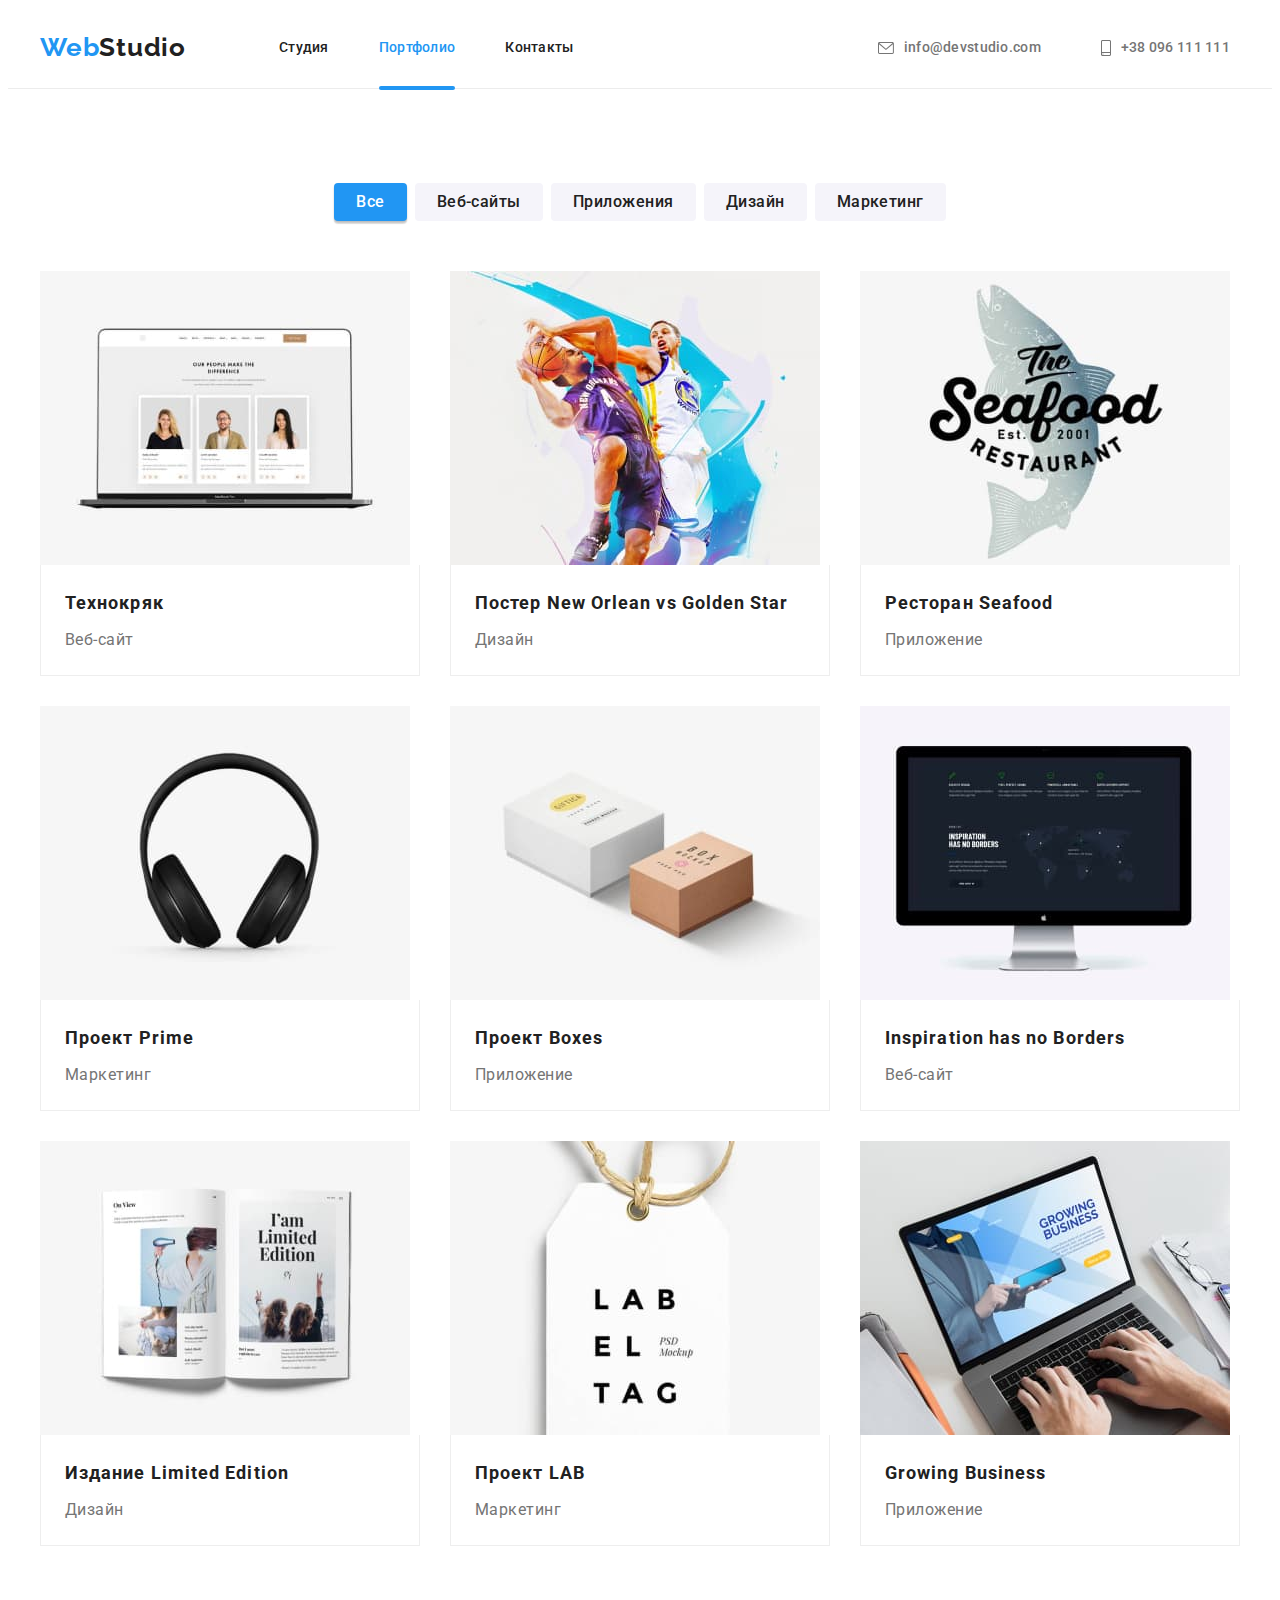
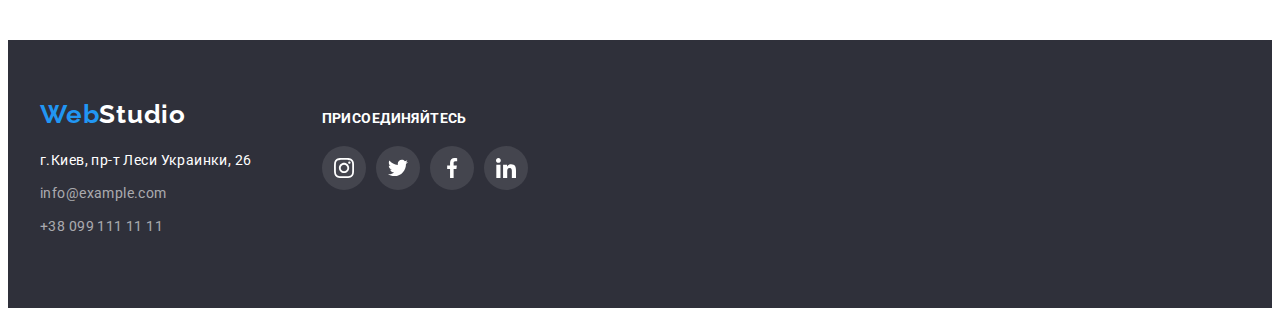
==== commit afa19a43: "fall" ====
--- a/portfolio.html
+++ b/portfolio.html
@@ -347,7 +347,7 @@
         </address>
         </div>
         <div class="footer-social-content">
-           <!-- <h3 class="footer-social-text">присоединяйтесь</h3>-->
+            <h3 class="footer-social-text">присоединяйтесь</h3>
               <ul class="footer-social-list list">
                 <li class="footer-social-item">
                     <a class="footer-social-link link" href="https://www.instagram.com"
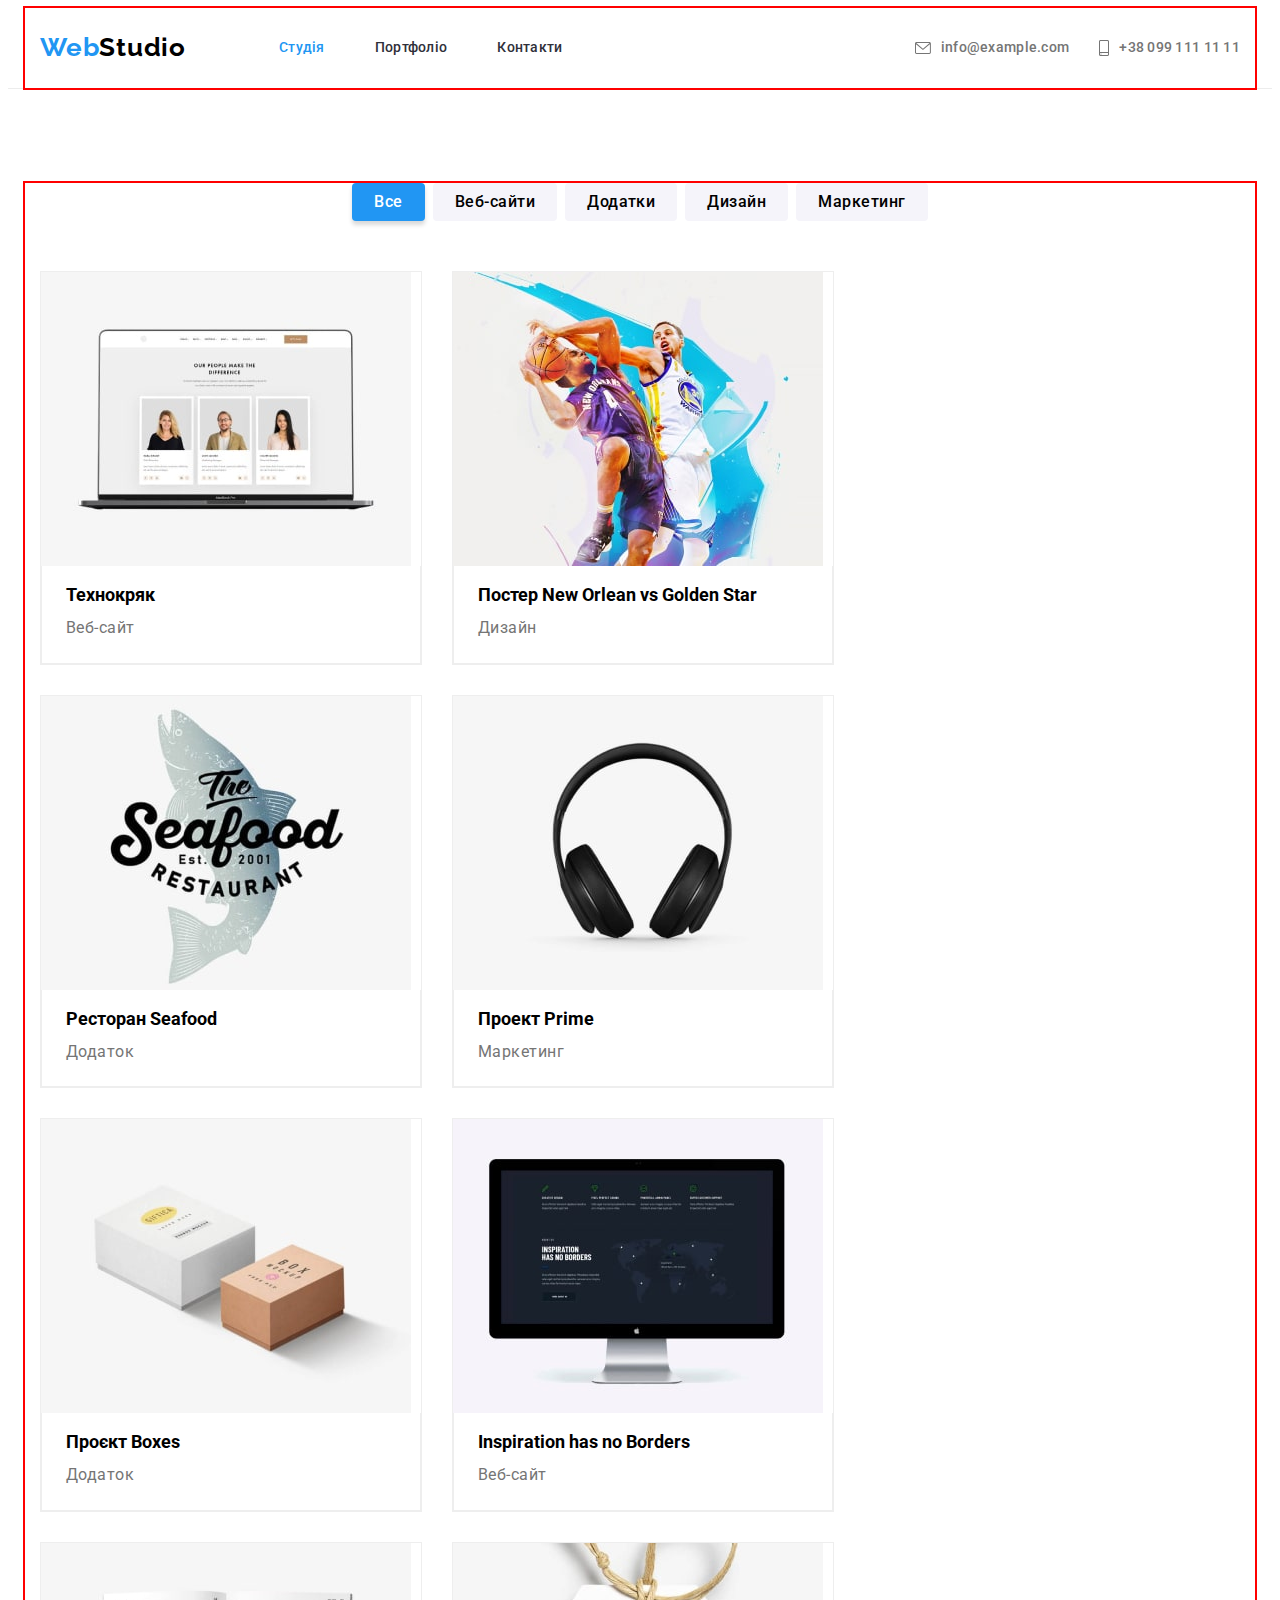
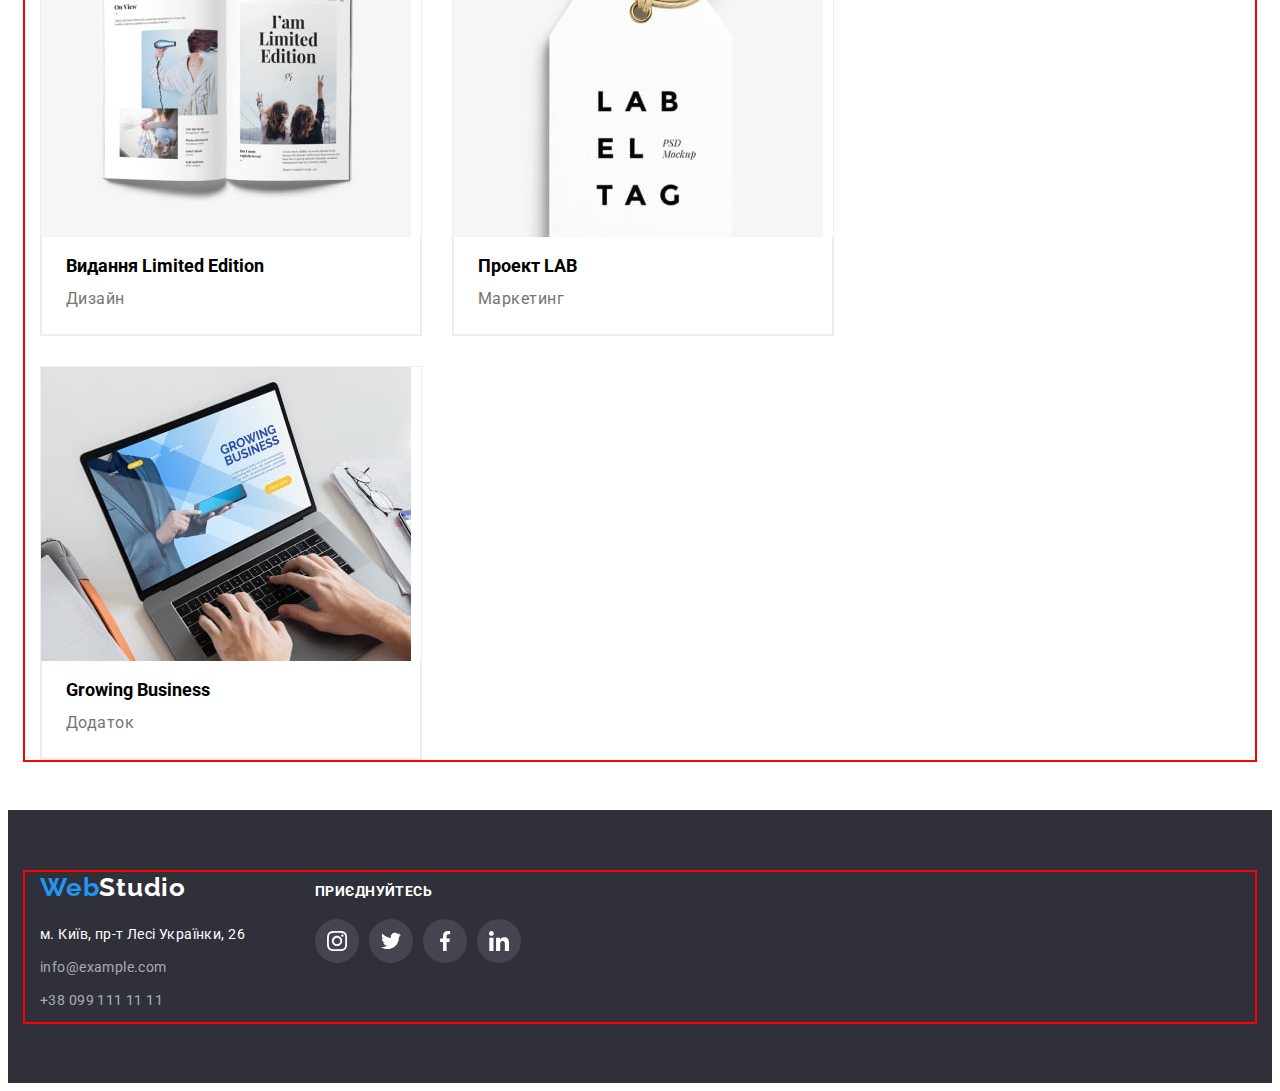
==== commit c7a9c8d3: "added-new" ====
--- a/portfolio.html
+++ b/portfolio.html
@@ -5,395 +5,270 @@
     <meta http-equiv="X-UA-Compatible" content="IE=edge">
     <meta name="viewport" content="width=device-width, initial-scale=1.0">
     <title>Portfolio</title>
-    <link rel="preconnect" href="https://fonts.googleapis.com">
-    <link rel="preconnect" href="https://fonts.gstatic.com" crossorigin>
-    <link href="https://fonts.googleapis.com/css2?family=Raleway:wght@700&family=Roboto:wght@400;500;700;900&display=swap"
-        rel="stylesheet">
-        <link rel="stylesheet" href="https://cdnjs.cloudflare.com/ajax/libs/modern-normalize/1.1.0/modern-normalize.min.css"
-            integrity="sha512-wpPYUAdjBVSE4KJnH1VR1HeZfpl1ub8YT/NKx4PuQ5NmX2tKuGu6U/JRp5y+Y8XG2tV+wKQpNHVUX03MfMFn9Q=="
-            crossorigin="anonymous" referrerpolicy="no-referrer" />
-            <link rel="stylesheet" href="./css/index.css" />
-    
+    <link rel="preconnect" href="https://fonts.googleapis.com"/>
+    <link rel="preconnect" href="https://fonts.gstatic.com" crossorigin/>
+    <link href="https://fonts.googleapis.com/css2?family=Raleway:wght@700&family=Roboto:wght@400;500;700;900&display=swap" rel="stylesheet">
+    <link
+    rel="stylesheet"
+    href="https://cdnjs.cloudflare.com/ajax/libs/modern-normalize/1.1.0/modern-normalize.min.css"
+    integrity="sha512-wpPYUAdjBVSE4KJnH1VR1HeZfpl1ub8YT/NKx4PuQ5NmX2tKuGu6U/JRp5y+Y8XG2tV+wKQpNHVUX03MfMFn9Q=="
+    crossorigin="anonymous"
+    referrerpolicy="no-referrer"
+  />
+    <link rel="stylesheet" href="./css/index.css" />
 </head>
 <body>
-    
-    <!--header-->
-    <header class="header">
-        <div class="container main-line">
-
+    <main> 
+
+        <!--======================header======================================-->
+        <header class="header-page">
+        
+            <div class="container main">
+           <a class="header-logo" href="index.html">Web<span class="logo-accent">Studio</span></a>
+           
+           <nav class="nav-container ">
+           <ul class="site-nav list">
+           <li class="item">
+               <a href="index.html" class= "current link">Студія</a>
+           </li>
+           <li class="item">
+               <a href="portfolio.html" class=" link">Портфоліо</a>
+           </li>
+           <li class="item">
+               <a href="index.html" class=" link">Контакти</a>
+           </li>
+        
+
+   </ul>
+   </nav>
+</nav>
+<ul class="header-contact">
+     <li class="item">
+         <a href="mailto:info@example.com" class="link">
+             <svg class="smartphone-icon icon" width="16" height="12">
+                 <use href="./images/icons.svg#icon-envelope-1"></use></svg>info@example.com</a></li>
+     <li class="item">
+         <a href="tel:+380991111111" class="link">
+             <svg class="smartphone-icon icon" width="10" height="16">
+                 <use href="./images/icons.svg#icon-smartphone-1">
+
+                 </use></svg>+38 099 111 11 11</a></li>
+ </ul>
+   
+   
+</div>
+   
+   
+
+
+</header>
+ 
+
+<main class="main galary">
+ <div class="container">
+        <section class="portfolio">
+   
+            <h1 class="visually-hidden">Портфоліо</h1>
+        <ul class="button-list">
+            <li class="btn"><button type="button" class="button secondary current">Все</button></li>
+            <li class="btn"><button type="button" class="button secondary">Веб-сайти</button></li>
+            <li class="btn"><button type="button" class="button secondary">Додатки</button></li>
+            <li class="btn"><button type="button" class="button secondary">Дизайн</button></li>
+            <li class="btn"><button type="button" class="button secondary">Маркетинг</button></li>
+        </ul>
+    
+        </section>
+
+        <section>
             
-                <a class="logo" href="./index.html" lang="en">Web<span class="logo-accent">Studio</span></a>
+           
+               <ul class="gallery-list">
+                <li class="photo"><div> 
+                    <div class="portfolio-wrap">
+                    <img src="./images/portfolio1.jpg" width="370" height="294">
+                        <p class="portfolio-text">Ресурс пропонує комплексні пропозиції з різним рівнем функціоналу та сервісів. 
+                            Все це дозволить відвідувачу отримати вичерпні відомості про компанію чи приватну особу.</p>
+                        </div>
+                        <div class="content">
+                        <h3 class="poster-title">Технокряк</h3>
+                            <p class="poster-text">Веб-сайт</p>
+                        </div></a>
+                    
+                </li>
+                <li class="photo">
+                    <div class="portfolio-wrap">
+                    <a><img src="./images/portfolio2.jpg" width="370" height="294">
+                        <p class="portfolio-text">Ресурс пропонує комплексні пропозиції з різним рівнем функціоналу та сервісів. 
+                            Все це дозволить відвідувачу отримати вичерпні відомості про компанію чи приватну особу.</p>
+                        </div>
+                       <div class="content"> 
+                        <h3 class="poster-title">Постер New Orlean vs Golden Star</h3>
+                            <p class="poster-text">Дизайн</p>
+                        </div></a>
+                    
+                </li>
+                <li class="photo">
+                    <div class="portfolio-wrap">
+                    <a><img src="./images/portfolio3.jpg" width="370" height="294">
+                        <p class="portfolio-text">Ресурс пропонує комплексні пропозиції з різним рівнем функціоналу та сервісів. 
+                            Все це дозволить відвідувачу отримати вичерпні відомості про компанію чи приватну особу.</p>
+                            </div>
+                     <div class="content">   
+                        <h3 class="poster-title">Ресторан Seafood</h3>
+                            <p class="poster-text">Додаток</p>
+                        </div></a>
+                    
+                </li>
+                <li class="photo">
+                    <div class="portfolio-wrap">
+                    <a><img src="./images/portfolio4.jpg" width="370" height="294">
+                        <p class="portfolio-text">Ресурс пропонує комплексні пропозиції з різним рівнем функціоналу та сервісів. 
+                            Все це дозволить відвідувачу отримати вичерпні відомості про компанію чи приватну особу.</p>
+                            </div>
+                        <div class="content"> 
+                        <h3 class="poster-title">Проект Prime</h3>
+                            <p class="poster-text">Маркетинг</p>
+                        
+                    </div></a>
+                </li>
+                <li class="photo">
+                    <div class="portfolio-wrap">
+                    <a><img src="./images/portfolio5.jpg" width="370" height="294">
+                        <p class="portfolio-text">Ресурс пропонує комплексні пропозиції з різним рівнем функціоналу та сервісів. 
+                            Все це дозволить відвідувачу отримати вичерпні відомості про компанію чи приватну особу.</p>
+                            </div>
+                        <div class="content"> 
+                        <h3 class="poster-title">Проєкт Boxes</h3>
+                            <p class="poster-text">Додаток</p>
+                        
+                    </div></a>
+                </li>
+                <li class="photo">
+                    <div class="portfolio-wrap">
+                    <a><img src="./images/portfolio6.jpg" width="370" height="294">
+                        <p class="portfolio-text">Ресурс пропонує комплексні пропозиції з різним рівнем функціоналу та сервісів. 
+                            Все це дозволить відвідувачу отримати вичерпні відомості про компанію чи приватну особу.</p>
+                            </div>
+                        <div class="content"> 
+                        <h3 class="poster-title">Inspiration has no Borders</h3>
+                            <p class="poster-text">Веб-сайт</p>
+                        
+                    </div></a>
+                </li>
+                <li class="photo">
+                    <div class="portfolio-wrap">
+                    <a><img src="./images/portfolio7.jpg" width="370" height="294">
+                        <p class="portfolio-text">Ресурс пропонує комплексні пропозиції з різним рівнем функціоналу та сервісів. 
+                            Все це дозволить відвідувачу отримати вичерпні відомості про компанію чи приватну особу.</p>
+                           </div> 
+                        <div class="content"> 
+                        <h3 class="poster-title">Видання Limited Edition</h3>
+                            <p class="poster-text">Дизайн</p>
+                        
+                    </div></a>
+                </li>
+                <li class="photo">
+                    <div class="portfolio-wrap">
+                    <a><img src="./images/portfolio8.jpg" width="370" height="294">
+                        <p class="portfolio-text">Ресурс пропонує комплексні пропозиції з різним рівнем функціоналу та сервісів. 
+                            Все це дозволить відвідувачу отримати вичерпні відомості про компанію чи приватну особу.</p>
+                            </div>
+                        <div class="content"> 
+                        <h3 class="poster-title">Проект LAB</h3>
+                            <p class="poster-text">Маркетинг</p>
+                        
+                    </div></a>
+                </li>
+                <li class="photo">
+                    <div class="portfolio-wrap">
+                    <a><img src="./images/portfolio9.jpg" width="370" height="294">
+                        <p class="portfolio-text">Ресурс пропонує комплексні пропозиції з різним рівнем функціоналу та сервісів. 
+                            Все це дозволить відвідувачу отримати вичерпні відомості про компанію чи приватну особу.</p>
+                            </div>
+                        <div class="content"> 
+                        <h3 class="poster-title">Growing Business</h3>
+                            <p class="poster-text">Додаток</p>
+                        
+                    </div></a>
+                </li>
+               </ul>
+           </div>
+        </div>
+    
+        </section>
+    </main>
+
+    <footer class="footer">
+        
+        <div class="container">
+            <div class="footer-content">
+            <a class="footer-logo" href="index.html">Web<span class="footer-logo-accent">Studio</span></a>
+             <address class="footer-address">
+                <ul>
+                <li><a href="https://goo.gl/maps/PpddBH2XxNR83ZDW7" target="_blank" rel="noopener noreferrer nofollow" class="footer-address-link">м. Київ, пр-т Лесі Українки, 26</a></li>
+    
                 
-                <nav class="site-nav">
-                <ul class="site-nav list">
-                    <li class="item">
-                        <a href="./index.html" class="link">Студия</a>
+                    <li><a href="mailto:info@example.com" class="footer-address-contact">info@example.com</a></li>
+                    <li><a href="tel:+380991111111" class="footer-address-contact">+38 099 111 11 11</a></li>
+                </ul>
+             </address>
+            </div>
+             <div class="footer-social">
+                
+                    <p class="footer-title">приєднуйтесь</p>
+                    <ul class="footer-list list" >
+                    <li class="footer-item">
+                        <a class="footer-link" href="">
+                    <svg class="footer-icon" width="20" height="20">
+                        <use href="./images/icons.svg#icon-instagram"></use>
+                    </svg></a>
+
                     </li>
-                    <li class="item">
-                        <a href="./portfolio.html" class="link current">Портфолио</a>
+
+                    <li class="footer-item">
+                        <a class="footer-link" href="">
+                    <svg class="footer-icon" width="20" height="20">
+                        <use href="./images/icons.svg#icon-twitter"></use>
+                    </svg></a>
+
                     </li>
-                    <li class="item"><a href="/" class="link">Контакты</a>
+
+                    <li class="footer-item">
+                        <a class="footer-link" href="">
+                    <svg class="footer-icon" width="20" height="20">
+                        <use href="./images/icons.svg#icon-facebook"></use>
+                    </svg></a>
+
                     </li>
 
-                    
-
-                </ul>
-
-            </nav> 
-            <!--contacts-->
-                      
-            <ul class="header-contact">
-                <li class="item">
-                    <a href="mailto:info@devstudio.com"
-                    class="header-contact-link icon-envelope-1">
-                    <svg class="envelope-icon icon" width="16px" height="12px">
-                    <use href="./images/icons.svg#icon-envelope-1"></use>
-                </svg>info@devstudio.com</a>
-                </li>
-                
-                
-                <li class="item">
-                    
-              
-                
-              
-                    <a href="tel:+38096111111" class="header-contact-link icon-smartphone-1">
-                        <svg class="smartphone-icon icon" width="10px" height="16px">
-                        <use href="./images/icons.svg#icon-smartphone-1"></use>
-                    </svg>+38 096 111 111</a>
-                </li>
-            </ul>
-
-
-        </div>
-
-    </header>
-
-    <!--buttons-->
-    <main>
-      <section class="portfolio section">
-     <div class="container">  
-        <h1 class="visually-hidden">Портфолио</h1>
-          <ul class="button-list">
-              <li class="btn">
-                  <button type="button" class="button secondary current-btn">
-                      Все
-                  </button>
-              </li> 
-              <li class="btn">
-                  <button type="button" class="button secondary">
-                      Веб-сайты
-                  </button>
-              </li>
-              <li class="btn">
-                  <button type="button" class="button secondary">
-                    Приложения
-                  </button>
-              </li>
-              <li class="btn">
-                  <button type="button" class="button secondary">
-                      Дизайн 
-                  </button>
-              </li>
-              <li class="btn">
-                  <button type="button" class="button secondary">
-                      Маркетинг
-
-                  </button>
-
-              
-              </li>
-          </ul>
-
-          <!--pictures-->
-
-          <ul class="gallery-list">
-              <li class="item">
-                  <a class="card">
-                    <div class="card-tumb">
-                <img src="./images/photo-1.jpg" alt="Ноутбук"
-                     width="370" height="294"/>
-                    
-                    <p class="card-content-action">
-                        Ресурс предлагает комплексные предложения с разным уровнем
-                        функционала и сервисов. Все это позволит посетителю получить
-                        исчерпывающие сведения о компании или частном лице.
-                    </p>
-                    </div>
-
-                    <div class="card-content">
-                     <h2 class="image-title">Технокряк</h2>
-                     <p class="image-text">Веб-сайт</p>
-                        </div>
-                    
-                </a>
-              </li>
-
-              <li class="item">
-                  <a class="card">
-                      <div class="card-tumb">
-                   <img src="./images/photo-2.jpg" alt="Баскетбол" 
-                    width="370" height="294"/>
-                    <div class="card-content-action">
-                        <p>
-                            Ресурс предлагает комплексные предложения с разным уровнем
-                            функционала и сервисов. Все это позволит посетителю
-                            получить исчерпывающие сведения о компании или частном
-                            лице.
-                        </p>
-                        </div>
-                        </div>
-
-                    <div class="card-content">
-                    <h2 class="image-title">
-                        Постер New Orlean vs Golden Star
-                    </h2>
-                    <p class="image-text">Дизайн</p>
-                    </div>
-                    </a>
-
-                </li>
-              <li class="item">
-                  <a class="card">
-                <div class="card-tumb">
-                   <img src="./images/photo-3.jpg" alt="Рыбный ресторан" 
-                    width="370" height="294"/>
-                    <div class="card-content-action">
-                        <p>
-                            Ресурс предлагает комплексные предложения с разным уровнем
-                            функционала и сервисов. Все это позволит посетителю
-                            получить исчерпывающие сведения о компании или частном
-                            лице.
-                        </p>
-                    </div>
-                    </div>
-                    
-                    <div class="card-content">
-
-                    <h2 class="image-title">Ресторан Seafood</h2>
-                    <p class="image-text">Приложение</p>
-                </div>
-                </a>
-              </li>
-              <li class="item">
-                  <a class="card">
-                      <div class="card-tumb">
-                   <img src="./images/photo-4.jpg" alt="Наушники" 
-                    width="370" height="294"/>
-                <div class="card-content-action">
-                    <p>
-                        Ресурс предлагает комплексные предложения с разным уровнем
-                        функционала и сервисов. Все это позволит посетителю
-                        получить исчерпывающие сведения о компании или частном
-                        лице.
-                    </p>
-                </div>
-                </div>
-                    <div class="card-content">
-                  <h2 class="image-title">Проект Prime</h2>
-                    <p class="image-text">Маркетинг</p>
-                    </div>
-                </a>
-              </li>
-              <li class="item">
-                  <a class="card">
-                      <div class="card-tumb">
-                  <img src="./images/photo-5.jpg" alt="Коробки"
-                     width="370" height="294"/>
-                <div class="card-content-action">
-                    <p>
-                        Ресурс предлагает комплексные предложения с разным уровнем
-                        функционала и сервисов. Все это позволит посетителю
-                        получить исчерпывающие сведения о компании или частном
-                        лице.
-                    </p>
-                </div>
-                </div>
-
-                  <div class="card-content">
-                     
-                    <h2 class="image-title">Проект Boxes</h2>
-                    <p class="image-text">Приложение</p>
-                    
-                
-                </div>
-                
-                </a>
-
-                    
-             </li>
-
-              
-              <li class="item">
-                  <a class="card">
-                      <div class="card-tumb">
-                  <a><img src="./images/photo-6.jpg" alt="Экран компьютера"
-                     width="370" height="294"/>
-                <div class="card-content-action">
-                    <p>
-                        Ресурс предлагает комплексные предложения с разным уровнем
-                        функционала и сервисов. Все это позволит посетителю
-                        получить исчерпывающие сведения о компании или частном
-                        лице.
-                    </p>
-                </div>
-                </div>
-                  <div class="card-content">
-                    <h2 class="image-title">Inspiration has no Borders</h2>
-                <p class="image-text">Веб-сайт</p>
-              
-                   </div>
-            </a>
-            
-            
-            </li>
-              <li class="item">
-                  <a class="card">
-                      <div class="card-tumb">
-
-                  
-                      <img src="./images/photo-7.jpg" alt="Журнал"
-                       width="370" height="294"/>
-                        <div class="card-content-action">
-                            <p>
-                                Ресурс предлагает комплексные предложения с разным уровнем
-                                функционала и сервисов. Все это позволит посетителю
-                                получить исчерпывающие сведения о компании или частном
-                                лице.
-                            </p>
-                        </div>
-                        </div>
-                       <div class="card-content">
-                       <h2 class="image-title">Издание Limited Edition</h2>
-                       <p class="image-text">Дизайн</p>
-                       </div>
-                    
-                  </a>
-
-              </li>
-              <li class="item">
-                  <a class="card">
-                      <div class="card-tumb">
-                  <img src="./images/photo-8.jpg" alt="Бирка" width="370" height="294"/>
-                <div class="card-content-action">
-                    <p>
-                        Ресурс предлагает комплексные предложения с разным уровнем
-                        функционала и сервисов. Все это позволит посетителю
-                        получить исчерпывающие сведения о компании или частном
-                        лице.
-                    </p>
-                </div>
-                </div>
-                  <div class="card-content">
-                <h2 class="image-title">Проект LAB</h2>
-                <p class="image-text">Маркетинг</p>
-                </div>
-                </a>
-            
-                
-            </li>
-                <li class="item">
-                    <a class="card">
-                    <div class="card-tumb">
-                    <img src="./images/photo-9.jpg" alt="Веб-сайт на экране ноутбука" width="370" height="294"/>
-                    <div class="card-content-action">
-                        <p>
-                            Ресурс предлагает комплексные предложения с разным уровнем
-                            функционала и сервисов. Все это позволит посетителю
-                            получить исчерпывающие сведения о компании или частном
-                            лице.
-                        </p>
-                    </div>
-                    </div>
-                    <div class="card-content">
-                    <h2 class="image-title">Growing Business</h2>
-                <p class="image-text">Приложение</p>
-                
-                </div>
-                </a>
-            </li>
-
-            </ul>
-          </div>
-        </section>     
-      </main>
-
-      <!--footer----------->
-
- 
-    
-    <footer class="footer">
-        <div class="container">
-            <h2 class="visually-hidden">Наши контакты</h2>
-            <div class="footer-content"> 
-
-        <a class="footer-logo" href="./index.html" lang="en">Web<span class="footer-logo-accent">Studio</span></a>
-        
-        
-        <address class="footer-address">
-            <ul class="address-list">
-               <li class="address-item">
-            
-                <a href="https://goo.gl/maps/edewpoqACezQndHs5" target="_blank" 
-                    rel="noopener noreferrer" class="footer-address-link">г.Киев, пр-т Леси Украинки, 26</a>
-               </li>
-                <li class="address-item">
-                    <a href="mailto:info@example.com" class="footer-address-contact">info@example.com</a>
-                </li>
-                <li class="address-item">
-                    <a href="tel+380991111111" class="footer-address-contact">+38 099 111 11 11 </a>
-                </li>
-            </ul>
-        </address>
-        </div>
-        <div class="footer-social-content">
-            <h3 class="footer-social-text">присоединяйтесь</h3>
-              <ul class="footer-social-list list">
-                <li class="footer-social-item">
-                    <a class="footer-social-link link" href="https://www.instagram.com"
-                    target="_blank"
-                    rel="noopener noreferrer">
-                        <svg class="footer-social-icon" width="20" height="20">
-                            <use href="./images/icons.svg#icon-instagram"></use></svg>
-                        </a>
-                          </li> 
-                          <li class="footer-social-item">
-                            <a class="footer-social-link link"  class="footer-icon-item"
-                            href="https://twitter.com/"
-                            target="_blank"
-                            rel="noopener noreferrer">
-                              <svg class="footer-social-icon" width="20" height="20">
-                                <use href="./images/icons.svg#icon-twitter"  href="https://twitter.com/"
-                                target="_blank"
-                                rel="noopener noreferrer"></use>
-                              </svg>
-                            </a>
-                          </li>
-                          <li class="footer-social-item">
-                            <a class="footer-social-link link" href="https://www.facebook.com"
-                            target="_blank"
-                            rel="noopener noreferrer">
-                              <svg class="footer-social-icon" width="20" height="20">
-                                <use href="./images/icons.svg#icon-facebook"></use></svg>
-                            </a>
-                          </li>  
-                          <li class="footer-social-item">
-                            <a class="footer-social-link link" href="https://www.linkedin.com"
-                            target="_blank"
-                            rel="noopener noreferrer">
-                              <svg class="footer-social-icon" width="20" height="20">
-                                <use href="./images/icons.svg#icon-linkedin"></use></svg>
-                            </a>
-                          </li> 
-                    
-                
-            </ul>
-
-          </div>
-        </div>
-
-
+                    <li class="footer-item">
+                        <a class="footer-link" href="">
+                            <svg class="footer-icon" width="20" height="20">
+                                <use href="./images/icons.svg#icon-linkedin">  
+
+                                </use></svg>
+                        </a></li>
+
+                    
+                    
+
+
+
+                    </ul>
+             </div>
+           </div>
+        </div> 
+         
     </footer>
+
+
+
+
+
+    
+    </ul>
+    </nav>
+</header>
+    
 </body>
-</html>
-    +</html>--- a/css/index.css
+++ b/css/index.css
@@ -1,583 +1,486 @@
-    
-  :root {
-    --section-bg-color: #e5e5e5;
-    --accent-color: rgba(33, 150, 243, 1);
-    --first-contrast-text-color: rgba(255, 255, 255, 1);
-    --second-contact-text-color: rgba(255, 255, 255, 0.6);
-    --text-color: rgba(117, 117, 117, 1);
-    --primary-bg: rgba(255, 255, 255, 1);
-    --dark-bg-color: rgba(47, 48, 58, 1);
-    --title-text-color: rgba(33, 33, 33, 1);
-    --second-vector-color: rgba(255, 255, 255, 1);
-    --main-vector-color: rgba(175, 177, 184, 1);
-    --timing-function: (0.4, 0, 0.2, 1);
-    }  
-    
-    
-        p,
-        h1,
-        h2,
-        h3,
-        h4 
-        p {
-            margin: 0;
-        }
-       ul,ol,li {
-       margin: 0;
-       padding: 0;
-       list-style: none;
-        }
-
-       img {
-         display: block;
-         max-width: 100%;
-         height: auto;
-                }         
-
-
-  
-
-
-      a {
+:root{
+    --primary-text-color: #FFFFFF;
+    --primary-bg-color: #F5F4FA;
+    --dark-bg-color: #2F303A;
+    --title-text-color:#000000;
+    --accent-color:#2196F3;
+    --first-contrast-text-color: #757575; 
+    
+    --text-color-contrast: #AFB1B8; 
+    }
+
+
+    p,
+    h1,
+    h2,
+    h3,
+    h4,
+    h5,
+    h6 {
+        margin: 0;
+    }
+
+    ul,ol{
+        margin:0;
+        padding-left: 0;
+    }
+
+body {
+    font-family: 'Roboto', sans-serif;
+   
+}
+
+
+
+
+
+.link-current,.link {
+    text-decoration: none;
+    list-style-type:none;
+    }
+    a {
         text-decoration:none;
     }
     ul {
         list-style: none;
     }
-    
-    /*------------------------body-----------------------*/
-    
-    body {
-    font-family: "Roboto",sans-serif;
-    color: var(--text-color);
-    background-color: var(--primary-bg-color);
-    
-     
-}
-
-img {
-    max-width: 100%;
-    display: block;
-    height: auto;
-}
-.visually-hidden {
+
+    .visually-hidden {
         position: absolute;
+        white-space: nowrap;
         width: 1px;
         height: 1px;
-        margin: -1px;
+        overflow: hidden;
         border: 0;
         padding: 0;
-        white-space: nowrap;
-        clip-path: inset(100%);
         clip: rect(0 0 0 0);
-        overflow: hidden;}
-
-/*--------------------------------settings-------------------*/
-
-.container {
+        clip-path: inset(50%);
+        margin: -1px;
+      }
+
+      img {
+        display: block;
+      }
+
+
+      
+
+
+      
+/*==========================================HEADER=================================================*/
+
+.container{
+    padding-left: 15px;
+    padding-right: 15px;
+   
+   /*outline: 2px solid tomato;*/
+   
     width: 1200px;
     margin: 0 auto;
-    padding-left: 15px;
-    padding-right: 15px;
-}
+    outline: 2px solid red;
+}
+
+.container.main {
+    display: flex;
+    align-items: center;
+    
+   
+}
+
+.site-nav.list .link::after{
+content: '';
+
+display: block;
+width: 100%;
+height: 4px;
+background-color: #2196F3;
+position: absolute;
+left: 0;
+bottom: 0;
+display: none;
+border-radius: 2px;
+
+}
+
+.site-nav.list .link:hover::after{
+display: block;
+}
+
+
+
+
+.site-nav.list{
+   
+    display: flex;
+    gap: 50px;
+}
+
+
+
+
+
+
+
+
+.header-page{
+    background-color: var(--primary-text-color);
+    border-bottom: 1px solid #ececec;
+}
+
+
+
+.header-logo{
+    font-family: 'Raleway';
+font-weight: 700;
+font-size: 26px;
+line-height: 1.19;
+letter-spacing: 0.03em;
+color: var(--accent-color); 
+margin-right: 93px;
+padding-top: 24px;
+padding-bottom: 25px;
 
  
-.section {
-    padding-top: 94px;
-    padding-bottom: 94px;
-}
-
-.team {
-    background-color: var(--section-bg-color);
-  }
-
-
-/*-----------------------------------------------header------------------------------------------------*/
-
-
-
-
-.header {
-    border-bottom: 1px solid #ececec;
-}
-     
-
-       
-    .site-nav,
-    .team-list {
-    display: flex;}
-
-    .main-line {
-     display: flex;
-    align-items: center;
-    }
-
-    .header-contact {
-    display: flex;
-    margin-left: auto;
-    }
-
-    .site-nav .item {
-    margin-right: 50px;
-    position: relative;
-    }
-    
-    .site-nav .item:last-child {
-            margin-right: 0;
-        }
-      
-      
-        .site-nav .link {
-        display: block;
-        padding-top: 32px;
-        padding-bottom: 32px;
-        
-        color: var(--title-text-color);
+
+}
+
+.logo-accent{
+font-weight: 700;
+font-size: 42;
+line-height: 1.19;
+letter-spacing: 0.03em;
+color: var(--title-text-color);
+ }
+
+ .site-nav .link{
+
         font-weight: 500;
         font-size: 14px;
         line-height: 1.14;
         letter-spacing: 0.02em;
-         
-        
+        
+        color: var(--dark-bg-color)
+    }
+    .site-nav.list .link{
+        position: relative;
+    }
+
+    .current.link{
+        font-weight: 500;
+        font-size: 14px;
+        line-height: 1.14;
+        letter-spacing: 0.02em;
+        color: var(--accent-color); 
+    }
+
+    .site-nav .link {
+        display: block;
+        padding-top: 32px;
+        padding-bottom: 32px;}
+
+    
+
+    
+    
+    .header-contact{
+        display: flex;
+    margin-left: auto;
+     gap: 30px;
+
+        }
+
+        .header-contact .icon{
+            margin-right:   10px;
+            
+        }
+
+        .header-contact .icon{
+           fill: #757575; 
+        }
+    
+    
+    
+    
+      
+        
+    .header-contact .link{
+        
+        align-items: center;
+       display: flex;
+        font-weight: 500;
+        font-size: 14px;
+        line-height: 1.14;
+        letter-spacing: 0.02em;
+        color: #757575;
+        }
        
-            transition-property: color;
-            transition-duration: 250ms;
-            transition-timing-function: var(--timing-function);
-
+    
+    
+        .logo-accent:hover,
+        .logo-accent:focus{
+    color: var(--accent-color);
+        } 
+    
+    
+        .site-nav .link:hover,
+    .header-contact .link:hover,
+    .header-contact .link:hover{
+            color: var(--accent-color);
+            text-align:left;
         }
-
-
-                .site-nav .link:hover::after,
-                .site-nav .link:focus::after {
-                  content: "";
-                  position: absolute;
-                  left: 0;
-                  bottom: -2px;
-                  width: 100%;
-                  height: 4px;
-                  background: #2196f3;
-                  border-radius: 2px;
-                  opacity: 1;
-                }
-        
-       .site-nav .link:hover,
-        .site-nav .link:focus {
-        color: var(--accent-color);
-        }
-
-        .header .current {
-         color: var(--accent-color);
-            }
-
-
-  .current::after {
-  content: "";
-  position: absolute;
-  left: 0;
-  bottom: -2px;
-  width: 100%;
-  height: 4px;
-  background: #2196f3;
-  border-radius: 2px;
-}
-
-        
-  /*.link-current{
-    text-align: left;
-    width: 49px;
-    height: 16px;
-    left: 453px;
-    top: 32px;
-    font-family: 'Roboto';
-    font-style: normal;
-    font-weight: 500;
-    font-size: 14px;
-    line-height: 16px;
-    letter-spacing: 0.02em;
-    color: #2196F3;  
-    } */
-         
-
-        
-     .header-contact .item+.item {
-    margin-left: 50px;
-        }         
-
-   .header-contact-link{
-    display: flex;
-    padding-top: 32px;
-    padding-bottom: 32px;
-    text-align:left;
-    align-items: center;
-    font-family: 'Roboto';
-    font-style: normal;
-    font-weight: 500;
-    font-size: 14px;
-    line-height: 1.14;
-    letter-spacing: 0.02em;
-    color:#757575;
-    
-    transition-property: color, fill;
-      transition-duration: 250ms;
-      transition-timing-function: var(--timing-function);}   
-
-
-   .icon-envelope-1,
-   .icon-smartphone-1 {
-    margin-right: 10px;
-    fill: rgba(117, 117, 117, 1);
-   }
-
-   .icon{
-    margin-right: 10px;
-   }
-
-  
-        .header-contact-link:hover,
-        .header-contact-link:focus {
-            color: var(--accent-color);
-            fill: var(--accent-color);
-        }
-    
-   .link-current,.link {
-    text-decoration: none;
-    list-style-type:none;
-    }    
-        
-        
-
-    
-        .header-contact-link:hover .icon,
-        .header-contact-link:focus .icon {
-          color: var(--accent-color);
-          fill: var(--accent-color);
-        }
-
-
- 
-  
-
-
-
-
-
-
-
-
-   
-
-
-/*-----------------------------------------------logo--------------------------------------------------*/
-    .logo{
-   
-    font-size: 26px;
-    font-weight: 700;
-    font-family: 'Raleway', sans-serif;  
-    line-height: 1.14;
-    letter-spacing: 0.03em;
-    color: var(--accent-color);
-    margin-right: 93px;
-    padding-top: 24px;
-    padding-bottom: 25px;
-   
-    
-
-}
-
-.logo-accent{
-    color: var(--title-text-color);
-    }
-
-
-
-/*--------------------------------------hero--------------------------------------------------------- */
-
-
-  
-
- .hero {
- 
-max-width: 1600px;
-background-color: var(--dark-bg-color);
- padding-top: 200px;
- padding-bottom: 200px;
- margin-left: auto;
- margin-right: auto;
- height: 600px;
- text-align: center;
- background-image: linear-gradient(
-      to right,
-      rgba(47, 48, 58, 0.4),
-      rgba(47, 48, 58, 0.4)
-    ),
-    url("../images/img-header.jpg");
-    background-repeat: no-repeat;
-    background-size: cover;  
-
-
-}
-
-.hero-title { 
-    margin-bottom: 30px;
-    font-weight: 900;
-    font-size: 44px;
-    line-height: 1.36;
-    letter-spacing: 0.06em;
-    text-transform: uppercase;
-    color: var(--first-contrast-text-color);
-    width: 696px;
-    margin-left: auto;
-    margin-right: auto;
-    }
-
-        .backdrop {
-          position: fixed;
-          width: 100%;
-          height: 100%;
-          left: 0px;
-          top: 0px;
-          background: rgba(0, 0, 0, 0.2);
-          opacity: 1;
-    
-          transition-property: opacity;
-          transition-duration: 250ms;
-          transition-timing-function: cubic-bezier(0.4, 0, 0.2, 1);
-        }
-
-  .backdrop.is-hidden {
-  opacity: 0;
-  pointer-events: none;
-  visibility: inherit;
-}
-
-
-.modal {
-  display: flex;
-  justify-content: flex-end;
-
-  position: absolute;
-  top: 50%;
-  left: 50%;
-  transform: translate(-50%, -50%);
-  padding: 40px;
-
-  width: 538px;
-  height: 581px;
-  background-color: #fff;
-
-  box-shadow: 0px 1px 3px rgba(0, 0, 0, 0.12), 0px 1px 1px rgba(0, 0, 0, 0.14),
-    0px 2px 1px rgba(0, 0, 0, 0.2);
-  border-radius: 4px;
-
-  transition-property: transform, opacity;
-  transition-duration: 250ms;
-  transition-timing-function: var(--timing-function);
-}
-
-
-
-.close-modal {
-  top: 8px;
-  right: 8px;
-  width: 30px;
-  height: 30px;
-  border-radius: 50%;
-  background: #ffffff;
-  border: 1px solid rgba(0, 0, 0, 0.1);
-  display: flex;
-  flex-direction: row-reverse;
-  justify-content: center;
-  align-items: center;
-  margin-top: 8px;
-  margin-right: 8px;
-}
-
-.icon-close-black {
-  fill: black;
-}
-
- 
-    /*-------------------------------------buttons---------------------------------------------------*/
-    
-    .button {
-     border-radius: 4px;
-     border: 0px;
-     color: var(--first-contrast-text-color);
-     background-color: var(--accent-color);
-     font-family: inherit;
-     font-weight: 700;
-     font-size: 16px;
-     line-height: 1.87;
-     cursor: pointer;
-    border: transparent;
-    
-
-
-            transition-property: background-color;
-            transition-duration: 250ms;
-            transition-timing-function: var(--timing-function);
-            }
-
-    .button.primary {
-    color: var(--first-contrast-text-color);
-    background-color: var(--accent-color);
-    font-weight: 700;
-    line-height: 1.87;
-    display: flex;
-    align-items: center;
-    text-align: center;
-    letter-spacing: 0.06em;
-    /*padding: 10px 32px;*/
-    padding: 10px 32px 10px 32px;
-    box-shadow: 0px 4px 4px rgba(0, 0, 0, 0.15);
-    margin: auto;
-    border-radius: 4px;
-    cursor: pointer;
-    border: transparent;
-   
-}
-
-    .button.primary:hover,
-    .button.primary:focus{
-    background-color: rgba(24, 140, 232, 1);
-    color: var(--second-font-color);
-    }
-
-    .button-list {
-     display: flex;
-     margin-bottom: 50px;
-     justify-content: center; 
-        }
-    
+    
+        .header-contact .link:focus,
+    .header-contact .link:focus,
+    .header-contact .link:focus{
+        fill: var(--accent-color);
+        text-align:left;
+        
+    
+    }
+
+    
+
+    .header-contact .icon:focus,
+     .link:focus .icon,
+     .link:hover .icon{
+        fill: var(--accent-color);
+        text-align:left;
+        
+    
+    }
+    
+
+
+
+
+
+/*===============================================BUTTONS=============================================*/
+
     .button.secondary{
-        color: var(--title-text-color);
-        background-color: rgba(245, 244, 250, 1);
+        cursor: pointer;
+        padding: 6px 22px;
+        font-family: 'Roboto';
+        font-weight: 500;
+        font-size: 16px;
         line-height: 1.62;
-        font-weight: 500;
         text-align: center;
         letter-spacing: 0.03em;
-        /*padding: 6px 22px;*/
-        padding: 6px 22px 6px 22px;
-        cursor: pointer;
-        border: transparent;
+        background-color: #F5F4FA;
+        color: var(--title-text-color);
+        border: 0;
         border-radius: 4px;
-        
-
-    }
-
-     
+
+        
+
+border-radius: 4px;
+
+    }
+
+    .button{
+        
+
+        color: var(--accent-color);
+        background-color: var(--primary-text-color);
+
+        padding: 10px 32px 10px 32px;
+        color: var(--title-text-color);
+        
+        
+    }
+
+   
 
     .button-list .current,
     .button.secondary:hover,
     .button.secondary:focus{
-        color: var(--first-contrast-text-color);
+        color: var(--primary-text-color);
         background-color: var(--accent-color);
-    }
-
-  
-   
-
-
-         .button-list .current-btn,
-         .button.secondary:hover,
-         .button.secondary:focus {
-           color: var(--first-contrast-text-color);
-           background-color: var(--accent-color);
-           box-shadow: 0px 3px 1px rgba(0, 0, 0, 0.1), 0px 1px 2px rgba(0, 0, 0, 0.08),
-             0px 2px 2px rgba(0, 0, 0, 0.12);
-           transition: 250ms;
+        box-shadow: 0px 4px 4px rgba(0, 0, 0, 0.15);
+    }
+
+
+    .button-list{
+
+    display: flex;
+     margin-bottom: 50px;
+     justify-content: center;
+ 
+      
+    }
+
+
+    .button-list .btn+.btn {
+        margin-left: 8px;
          }
 
 
-                 .button-list .btn+.btn {
-                   margin-left: 8px;
-                 }
-    
-/*-------------------------------------характеристика компании-----------------------------*/
-.features-list {
-    display: flex;
-}
-
-.features-list .item {
-margin-right: 30px;
-width: 270px;
-/*min-height: 75px;*/
-}
-
-.features-list .item:last-child {
-margin-right: 0;
-}
-
-
+
+
+
+
+/*==========================================HERO======================================================*/
+
+.hero {
+        
+        
+        background-color:#2F303A;
+        color: #FFFFFF;
+    }
+
+    .hero{
+       max-width: 1600px;
+        height: 600px;
+        outline: 1ps solid black;
+        margin-left: auto;
+        margin-right: auto;
+        
+        background-repeat: no-repeat;
+        background-position: center;
+        background-size: cover;
+        background-image:linear-gradient( to right, rgba(47,48,58,0.5),
+                     rgba(47,48,58,0.5)), url(../images/img-header.jpg);
+    }
+    
+
+    .hero-content{
+        
+        padding-top: 200px;
+        padding-bottom: 200px;
+        text-align: center;
+        
+
+    }
+
+.hero-title{
+font-weight: 900;
+font-size: 44px;
+line-height: 1.36;
+margin-bottom: 30px;
+max-width: 696px;
+text-align: center;
+letter-spacing: 0.06em;
+text-transform: uppercase;
+margin-left: auto;
+margin-right: auto;
+        display: flex;
+
+color: #FFFFFF;
+
+    }
+   
+.button.primary {
+    color: var(--primary-text-color);
+    background-color: var(--accent-color);
+    font-weight: 700;
+        line-height: 1.87;
+        display: flex;
+        cursor: pointer;
+        padding: 10px 32px 10px 32px;
+        align-items: center;
+        text-align: center;
+        letter-spacing: 0.06em;
+        margin:auto;
+        font-family: inherit;
+        border-radius: 4px;
+        
+        border: transparent;
+    font-size: 16px;
+
+   }
+
+   .button.primary:hover,
+   .button.primary:focus{
+    background-color: rgba(24, 140, 232, 1);
+    color:  var(--first-contrast-text-color);
+   
+   }
+
+   
+
+   
+
+
+    
+
+    
+    
+
+/*===========================================FEATURES=======================================================*/
+
+.features-list{
+    display: flex;
+}
+
+.features-list .item{
+    margin-right: 30px;
+    width: 270px;
+    min-height: 75px;
+    
+}
 
 .features {
+    padding-top: 94px;
     font-size: 14px;
     letter-spacing: 0.03em;
-    padding-top: 94px;
-}
-
+}
+
+.features-list .item:last-child {
+    margin-right: 0;
+    }
+
+
+.features-list {
+    
+}
 .features-title {
-    font-weight: 700;
-    font-size: 14px;
-    line-height: 1.14;
-    text-transform: uppercase;
-    color: var(--title-text-color);
-   margin-bottom: 12px; 
-   margin-top: 30px;
-   margin-bottom: 10px;
-    
-}
-
+font-weight: 700;
+font-size: 14px;
+line-height: 1.14;
+letter-spacing: 0.03em;
+text-transform: uppercase;
+margin-bottom: 10px;
+color: #212121;
+padding-top: 30px;
+
+
+}
+.features-item {
+}
 .features-text {
-    line-height: 1.71;
-    color: var(--text-color);
-    margin-bottom: 12px;
-    max-width: 270px;
-    min-height: 75px;
-   
-}
-
-.features-icon {
+    font-weight: 400;
+font-size: 14px;
+line-height: 1.71;
+
+
+letter-spacing: 0.03em;
+
+color: #757575;
+}
+
+.features-box{
     display: flex;
     width: 270px;
     height: 120px;
-    background-color: #f5f4fa;
+    background: #F5F4FA;
     border-radius: 4px;
     align-items: center;
     justify-content: center;
-  }
-
-.features-section {
-padding-bottom: 0;
-}
-
-
-
-
-
-
-
-/*------------------------work----------------------------*/
-
-.work-title,.team-title,.client-title {
-    font-size: 36px;
-    font-weight: 700;
-    line-height: 1.16;
-    text-align: center;
-    letter-spacing: 0.03em;
-    color: var(--title-text-color);
-    margin-bottom: 50px;
-}
-
-.work-list {
-position: relative;
-display: flex;
-justify-content: center;
-gap: 30px;
-}
-
-.work-item-text {
-  display: flex;
+}
+
+
+/*=========================================SECTION========================================================*/
+
+.section-list{
+    display: flex;
+    gap: 30px;
+    justify-content: center;
+    position: relative;
+
+}
+
+
+.picture{
+    display: flex;
   width: 370px;
   position: absolute;
   bottom: 0;
@@ -597,259 +500,279 @@
 }
 
 
-/*--------------------------команда---------------------------*/
-
-.team-name{
-    font-weight: 500;
-    color: var(--title-text-color);
-    margin-bottom: 10px
-   }
-
-.team-position{
-    color: var(--text-color);
-    font-size: 16px;
-    margin-bottom: 16px;
-
-}
-.team-title{
+
+.section {
+    padding-top: 94px;
+    padding-bottom: 94px;
+}
+.section-title {
+font-weight: 700;
+font-size: 36px;
+line-height: 1.16;
+text-align: center;
+letter-spacing: 0.03em;
+margin-bottom: 50px;
+color: #212121;
+}
+.section-list {
+}
+.srction-item {
+}
+
+
+/*=============================================TEAM=========================================================*/
+
+.team {
+    background-color: var(--primary-bg-color);
+    padding-top: 94px;
+    padding-bottom: 94px;
+}
+.team-title {
+    margin-bottom: 50px;
+    font-weight: 700;
     font-size: 36px;
     line-height: 1.16;
     text-align: center;
-    letter-spacing: 0.03em;
-}
-
-
-    .team {
-    font-size: 16px;
-    line-height: 1.18;
-    text-align: center;
-    letter-spacing: 0.03em;
-}
-
-.team-list .team-item+.team-item {
-    margin-left: 30px;
-}
-
-.team {
-    background-color: #F5F4FA;
-    
-}
-
+
+color: #212121;
+}
+.team-list {
+    display: flex;
+    gap: 30px;
+}
 .team-item {
     max-width: 270px;
-    margin-left: 0;
-    margin-right: 0;
-    border-radius: 4px;
-    overflow: hidden;
-    background-color: var(--primary-bg);
-    box-shadow: 0px 1px 3px rgba(0, 0, 0, 0.12), 0px 1px 1px rgba(0, 0, 0, 0.14),
-    0px 2px 1px rgba(0, 0, 0, 0.2);
-    border-radius: 0px 0px 4px 4px;
-}
-
-
-.team-image {
-height: auto;
-display: block;
-}
-
-.team-content {
-padding-top: 30px;
-padding-bottom: 30px;
-}
-
+    background: #FFFFFF;
+    box-shadow: 0px 1px 3px rgba(0, 0, 0, 0.12),
+     0px 1px 1px rgba(0, 0, 0, 0.14),
+      0px 2px 1px rgba(0, 0, 0, 0.2);
+border-radius: 0px 0px 4px 4px;
+}
 .team-name {
-font-weight: 500;
+    font-weight: 500;
+font-size: 16px;
+line-height: 1.18;
+margin-top: 10px;
+margin-bottom: 10px;
+
+text-align: center;
+letter-spacing: 0.03em;
+
+color: #212121;
+}
+.team-position {
+    font-weight: 400;
+font-size: 16px;
+line-height: 1.18;
+margin-bottom: 16px;
+
+
+text-align: center;
+letter-spacing: 0.03em;
+
+color: #757575;
+}
+.team-social {
+    display: flex;
+    justify-content: center;
+    gap: 10px;
+   
+   
+}
+
+.peter{
+    padding: 20px 30px;
+    
+}
+.team-item{
+    width: calc((100% - 60px) / 3);
+    background-color: var(--primary-text-color);
+    border: 1px solid #EEEEEE;}
+
+    .social-link{
+    width: 44px;
+    height: 44px;
+    border-radius: 50%;
+    background-color: var(--primary-text-color);
+    display: flex;
+    align-items: center;
+    justify-content: center;
+}
+
+.social-icon{
+    fill: #AFB1B8;
+}
+
+.social-link:hover,
+.social-link:focus{
+    background-color: var(--accent-color);
+}
+
+.social-link:hover .social-icon,
+.social-link:focus .social-icon{
+    fill: var(--primary-text-color);
+}
+
+
+
+
+/*===============================================CLIENTS=======================================================*/
+
+
+
+.client-title {
+   
+   
+    margin-bottom: 50px;
+    font-weight: 700;
+font-size: 36px;
+line-height: 1.16;
+text-align: center;
+letter-spacing: 0.03em;
 color: var(--title-text-color);
-margin-bottom: 10px;
-font-size: 16px;
-line-height: 19px;
-}
-
-
-
-
-
-.team-social-list {
+}
+.client-list {
     display: flex;
     justify-content: center;
-  }
-
-
-.team-social-item {
-    height: 44px;
-    width: 44px;
-    margin-right: 10px;
-  }
-
-
-.team-social-item:last-child {
-    margin-right: 0;
-  }
-
-.team-social-link {
+    gap: 30px;
+}
+.list {
+    
+}
+.client-item {
+}
+.client-size {
     width: 100%;
     height: 100%;
-    border-radius: 50%;
     display: flex;
     align-items: center;
     justify-content: center;
-    
-    
-    transition-property:var(--dark-bg-color);
-      transition-duration: 250ms;
-      transition-timing-function: var(--timing-function);
-  }
-
-.team-social-icon {
-    fill: var(--main-vector-color);
-  }
-
-
-
-.team-social-link:hover,
-.team-social-link:focus {
-  background-color: var(--accent-color);
-}
-
-
-.team-social-link:hover .team-social-icon,
-.team-social-link:focus .team-social-icon {
-  fill: var(--second-vector-color);
-}
-
-
-
-
-
-
-
-/*---------------------------------clients---------------------------------*/
-.client-list {
+}
+
+
+.client-size {
     display: flex;
     justify-content: center;
-  }
-  
-  .client-icon {
-    width: 106px;
-    height: 66px;
-    fill: var(--main-vector-color);
-    
-      transition-property: fill;
-      transition-duration: 250ms;
-      transition-timing-function: var(--timing-function);
-  }
-  
-  .client-item {
-    width: 170px;
+    align-items: center;
+    cursor: pointer;
     height: 92px;
-    margin-right: 30px;
-    border: 1px solid #afb1b8;
+    width: calc((1170px - 150px) / 6);
+    background-color: var(--primary-text-color);
+    border: 1px solid var(--text-color-contrast);
     border-radius: 4px;
-   
-    transition-property: border;
-      transition-duration: 250ms;
-      transition-timing-function: var(--timing-function);
-  }
-  
-  .client-item:last-child {
-    margin-right: 0;
-  }
-  
-  .client-link {
-    width: 100%;
-    height: 100%;
-    display: flex;
-    align-items: center;
-    justify-content: center;
-  }
-  
-  .client-icon {
-    fill: var(--main-vector-color);
-  }
-    
-  
-  .client-item:hover,
-  .client-item:focus {
-    border: 1px solid var(--accent-color);
-  }
-  
-  .client-link:hover .client-icon,
-  .client-link:focus .client-icon {
-    fill: var(--accent-color);
-  }
-
-
-  .card-hover {
-    display: block;
-  }
-
-  .card-hover:hover,
-  .card-hover:focus {
-    box-shadow: 0px 1px 1px rgba(0, 0, 0, 0.12), 0px 4px 4px rgba(0, 0, 0, 0.06),
-      1px 4px 6px rgba(0, 0, 0, 0.16);
-  }
-
-
-/*-------------------------------------------footer------------------------------------------*/
+    color: var(--text-color-contrast);
+}
+.client-icon {fill: currentColor;}
+
+.client-icon {fill: currentColor;}
+.client-size:hover, .client-size:focus {
+    border-color: var(--accent-color);
+    color: var(--accent-color);
+}
+
+
+
+
+
+/*===============================================FOOTER=======================================================*/
+
+
+
 .footer {
-    padding-top: 60px;
-    padding-bottom: 60px;
-    background-color: #2f303a; ;
-}
-
-
-
-
+    background-color: var(--dark-bg-color);
+    
+    padding-top: 62px;
+    padding-bottom:  61px;
+}
 
 .footer .container {
     display: flex;
     align-items: baseline;
-  }
-
-
+}
 
 
 
 
 .footer-logo {
-      
+    
+    font-family: 'Raleway';
+    font-weight: 700;
     font-size: 26px;
-    font-weight: 700;
-    font-family: 'Raleway', sans-serif;
-    line-height: 1.14;
+    line-height: 1.19;
     letter-spacing: 0.03em;
-    color: var(--accent-color);
-    display: block;
-    margin-bottom: 20px;
-    
-    
-  }
-       
-    .footer-logo-accent {
-        color: var(--first-contrast-text-color);
-      }   
-       
-    .footer-address{
+    color: var(--accent-color); 
+    margin-bottom: 20px;  
+     
+    
+    
+}
+
+.footer-logo-accent{
+font-weight: 700;
+font-size: 42;
+line-height: 1.19;
+letter-spacing: 0.03em;
+color: var(--primary-text-color);
+
+}
+
+.footer-logo-accent:hover,
+.footer-logo-accent:focus{
+color: var(--accent-color);
+
+}
+
+
+
+
+
+.footer-address {
     font-style: normal;
     font-size: 14px;
     line-height: 1.71;
     letter-spacing: 0.03em;
     margin-bottom: 9px;
-    display: block;    
-}
-
-.address-item{
-  margin-bottom: 9px;
-}
-
+    display: block;
+    margin-top: 20px;
+}
+.pre-address {
+    font-family: 'Roboto';
+    font-style: normal;
+    font-weight: 400;
+    font-size: 14px;
+    line-height: 1.71;
+    
+    letter-spacing: 0.03em;
+    
+    color: #FFFFFF;
+    
+}
+
+
+
+.footer-address-contact{
+    font-family: 'Roboto';
+    font-style: normal;
+    font-weight: 400;
+font-size: 14px;
+line-height: 1,71;
+
+
+letter-spacing: 0.03em;
+margin-top: 9px;
+
+display: block;
+        
+color: rgba(255, 255, 255, 0.6);
+}
 
 .footer-address-link{
-    color: var(--first-contrast-text-color);
-      transition-property: color;
-        transition-duration: 250ms;
-        transition-timing-function: var(--timing-function);
-
+    font-family: 'Roboto';
+    font-style: normal;
+    font-size: 14px;
+    line-height: 1.71;
+    letter-spacing: 0.03em;
+    margin-bottom: 9px;    
 }
 
 .footer-address-link:hover,
@@ -858,199 +781,261 @@
 
 }
 
-
-.footer-address-contact {
-    color: var(--second-contact-text-color);
-   
-    transition-property: color;
-      transition-duration: 250ms;
-      transition-timing-function: var(--timing-function);
-  }
-
-
-  .footer-address-contact:hover,
-.footer-address-contact:focus {
-  color: var(--accent-color);
-}
-
-
-
-
-.footer-social-text {
-        font-weight: 700;
-        font-size: 14px;
-        line-height: 16px;
-        letter-spacing: 0.03em;
-        text-transform: uppercase;
-        color: var(--first-contrast-text-color);
-        
-        margin-bottom: 20px;
-      }
-
-      .footer-social-content {
+.footer-address-link{
+    color: var(--primary-text-color);
+
+}
+
+.footer-address-contact:hover,
+.footer-address-contact:focus{
+color: var(--accent-color);
+
+}
+
+.footer-social{
+
+    
+        
         margin-left: 70px;
-      }
-      
-      .footer-social-list {
+    
+}
+
+.footer-link{
+    width: 44px;
+    height: 44px;
+    border-radius: 50%;
+    display: flex;
+    justify-content: center;
+    align-items: center;
+    fill: #FFFFFF;
+    background-color: rgb(255,255,255,10%);
+}
+
+.footer-title{    
+    margin-bottom: 20px;
+    font-weight: 700;
+    font-size: 14px;
+    line-height: 1.143;
+    letter-spacing: 0.03em;
+    text-transform: uppercase;
+    color: #FFFFFF;
+    margin-bottom: 20px;
+}
+
+
+
+
+    .footer-social{
+        margin-left: 70px;
+    }
+
+    .footer-list {
         display: flex;
-      }
-      
-      .footer-social-item {
-        height: 44px;
-        width: 44px;
-        margin-right: 10px;
-      }
-      
-      .footer-social-item:last-child {
-        margin-right: 0;
-      }
-    
-    .footer-social-link {
-        width: 100%;
-        height: 100%;
-        border-radius: 50%;
-        display: flex;
-        align-items: center;
-        justify-content: center;
-        background-color: rgba(255, 255, 255, 0.1);
-
-        transition-property: background-color;
-          transition-duration: 250ms;
-          transition-timing-function: var(--timing-function);
-        
-      }
-
-      .footer-social-icon {
-        fill: var(--second-vector-color);
-      }
-
-      .footer-social-link:hover,
-.footer-social-link:focus {
-  background-color: var(--accent-color);
-  fill: #ffffff;
-  border: none;
-}
-    
-      .footer-address-contact{
-    color: var(--second-contact-text-color);
-    font-style: normal;
-        font-size: 14px;
-        line-height: 1.71;
-        letter-spacing: 0.03em;
-        margin-top: 9px;
-        display: block;
-
-    }
-
-    
-
-    
-
-
-
- 
- 
-.footer-social-icon {
-            fill: var(--second-vector-color);
-        }
-
-
-/*-----------------------галерея---------------------------*/
-.gallery-list {
+    justify-content: center;
+    gap: 10px;
+    }
+
+
+    .footer-link:hover,
+.footer-link:focus{
+    background-color: var(--accent-color);
+}
+
+.footer-link:hover .footer-icon,
+.footer-link:focus .footer-icon{
+    fill: var(--primary-text-color);
+}
+
+
+
+
+
+/*=========================================GALLERY===============================================*/
+
+.main.galary {
+
+    margin-top: 94px;
+    margin-bottom: 50px;
+}
+
+.gallery-list{
     display: flex;
     flex-wrap: wrap;
-    margin-left: -30px;
-    margin-top: -30px;
-    padding: 0;
-    
-}
-
-.gallery-list .item:nth-last-child(-n + 3) {
-    margin-bottom: 0;
-}
-.gallery-list .item:nth-child(3n) {
-    margin-right: 0;
-}
-.gallery-list>.item {
+    gap: 30px;
+   
+   
+}
+
+.photo{
+    width: calc((100% - 60px) / 3);
+    background-color: var(--primary-text-color);
+    border: 1px solid #EEEEEE;
+    cursor: pointer;
+    
+}
+
+.content {
+    padding: 20px 24px;
+}
+
+
+
+
+
+
+
+/*
+.gallery.list>.photo {
     flex-basis: calc(100% / 3 - 30px);
     margin-left: +30px;
     margin-top: +30px;
     background-color: var(--primary-bg);
-    overflow: hidden;
-    
-}
-.image-title{
- font-size: 18px;
- line-height: 36px;
-line-height: 2;
- letter-spacing: 0.06em;
- margin-bottom: 4px;
- color: var(--title-text-color);               
-            
-}
-.image-text{
-    font-size: 16px;
-    line-height: 1.87;
-    letter-spacing: 0.03em;
-    color: var(--text-color);
-}
-
-
-
-
-
-
-
-
-.card-tumb {
-  position: relative;
-  overflow: hidden;
-}
-
-
-.card-content-action {
-  overflow: hidden;
-  display: flex;
-  position: absolute;
-  font-size: 18px;
-  line-height: 1.5;
-  letter-spacing: 0.03em;
-  color: var(--first-contrast-text-color);
-  background-color: rgba(33, 150, 243, 0.9);
-
-  bottom: 0;
-  padding: 24px;
-  opacity: 0;
-  justify-content: center;
-  align-items: center;
-  height: 100%;
-
-  transform: translateY(101%);
-
-  transition-property: transform;
-  transition-duration: 250ms;
-  transition-timing-function: var(--timing-function);
-}
-
-.item:hover .card-content-action,
-.item:focus .card-content-action {
-  opacity: 1;
-  transform: translateY(0);
-}
-
-
-.card-content {
+    
+    
+}*/
+
+
+
+
+
+
+
+
+
+   
+
+
+ 
+
+    .poster-title{
+    
+        
+        font-weight: 700;
+        color: var(--title-text-color);
+        margin-bottom: 10px;
+        font-size: 18px;
+        line-height: 18px;
+       
+    
+}
+
+.poster-text {
+    font-weight: 400;
+font-size: 16px;
+line-height: 1.8;
+
+
+letter-spacing: 0.03em;
+
+color: #757575;
+}
+
+
+.gallery-list .content {
     padding: 20px 24px;
     border: 1px solid #eeeeee;
     border-top: none;
-}
-
-
-.gallery-list .item:hover,
-.gallery-list .item:focus {
-  box-shadow: 0px 1px 1px rgba(0, 0, 0, 0.12), 0px 4px 4px rgba(0, 0, 0, 0.06),
-    1px 4px 6px rgba(0, 0, 0, 0.16);
-    transition: 250ms;
-}
-
-
+    
+}
+
+.gallery-list .photo:hover, .gallery-list .photo:focus {
+    box-shadow: 0px 1px 1px rgba(0, 0, 0, 0.12), 0px 4px 4px rgba(0, 0, 0, 0.06), 1px 4px 6px rgba(0, 0, 0, 0.16);
+}
+
+
+.portfolio-text{
+    position: absolute;
+    top: 0;
+    left: 0;
+    color: var(--primary-text-color);
+    font-weight: 400;
+    line-height: 1.5;
+    background-color:  rgba(33, 150, 243, 0.9);
+ padding: 40px;
+height: 100%;
+transform: translateY(100%);
+transition: transform 300ms linear;
+overflow: auto;
+
+}
+
+.portfolio-wrap{
+    position: relative;
+    overflow: hidden;
+    
+}
+
+.photo:hover .portfolio-text{
+    transform: translateY(0);
+}
+
+
+
+/*-==========================================MODAL=====================================================-*/
+
+.backdrop{
+    width: 100%;
+    height: 100%;
+    position: fixed;
+    top:0;
+    background-color: rgba(0, 0, 0, 0.2);
+    transition: opasity 300ms linear,  visibility 300ms linear;
+    transition: opacity 250ms cubic-bezier(0.4, 0, 0.2, 1), visibility 250ms cubic-bezier(0.4, 0, 0.2, 1);
+}
+
+.modal{
+    width: 528px;
+    min-height:  581px;
+    background-color: var(--primary-text-color);
+    position: absolute;
+    top: 50%;
+    left: 50%;
+    transform: translate(-50%,-50%);
+    transition: transform 250ms cubic-bezier(0.4, 0, 0.2, 1), opacity 250ms cubic-bezier(0.4, 0, 0.2, 1);
+}
+
+.modal{
+    padding: 40px;
+}
+
+.modal-title{
+    font-weight: 700;
+font-size: 20px;
+text-align: center;
+margin-bottom: 20px;
+}
+
+.modal-input{
+    width: 100%;
+    height: 40px;
+    border: 1px solid rgba(33, 33, 33, 0.2);
+border-radius: 4px;
+margin-bottom: 28px;
+}
+
+.modal-btn{
+    width: 30px;
+    height: 30px;
+    border: 1px solid rgba(0, 0, 0, 0.1);
+    border-radius: 50%;
+    background-color: transparent;
+    position: absolute;
+    right : 10px;
+    top: 10px;
+    display: flex;
+    align-items: center;
+    justify-content: center;
+    padding: 0;
+    cursor: pointer;
+
+}
+
+.is-hidden{
+    opacity: 0;
+    visibility: hidden;
+    pointer-events: none;
+}
+
+
+
+
